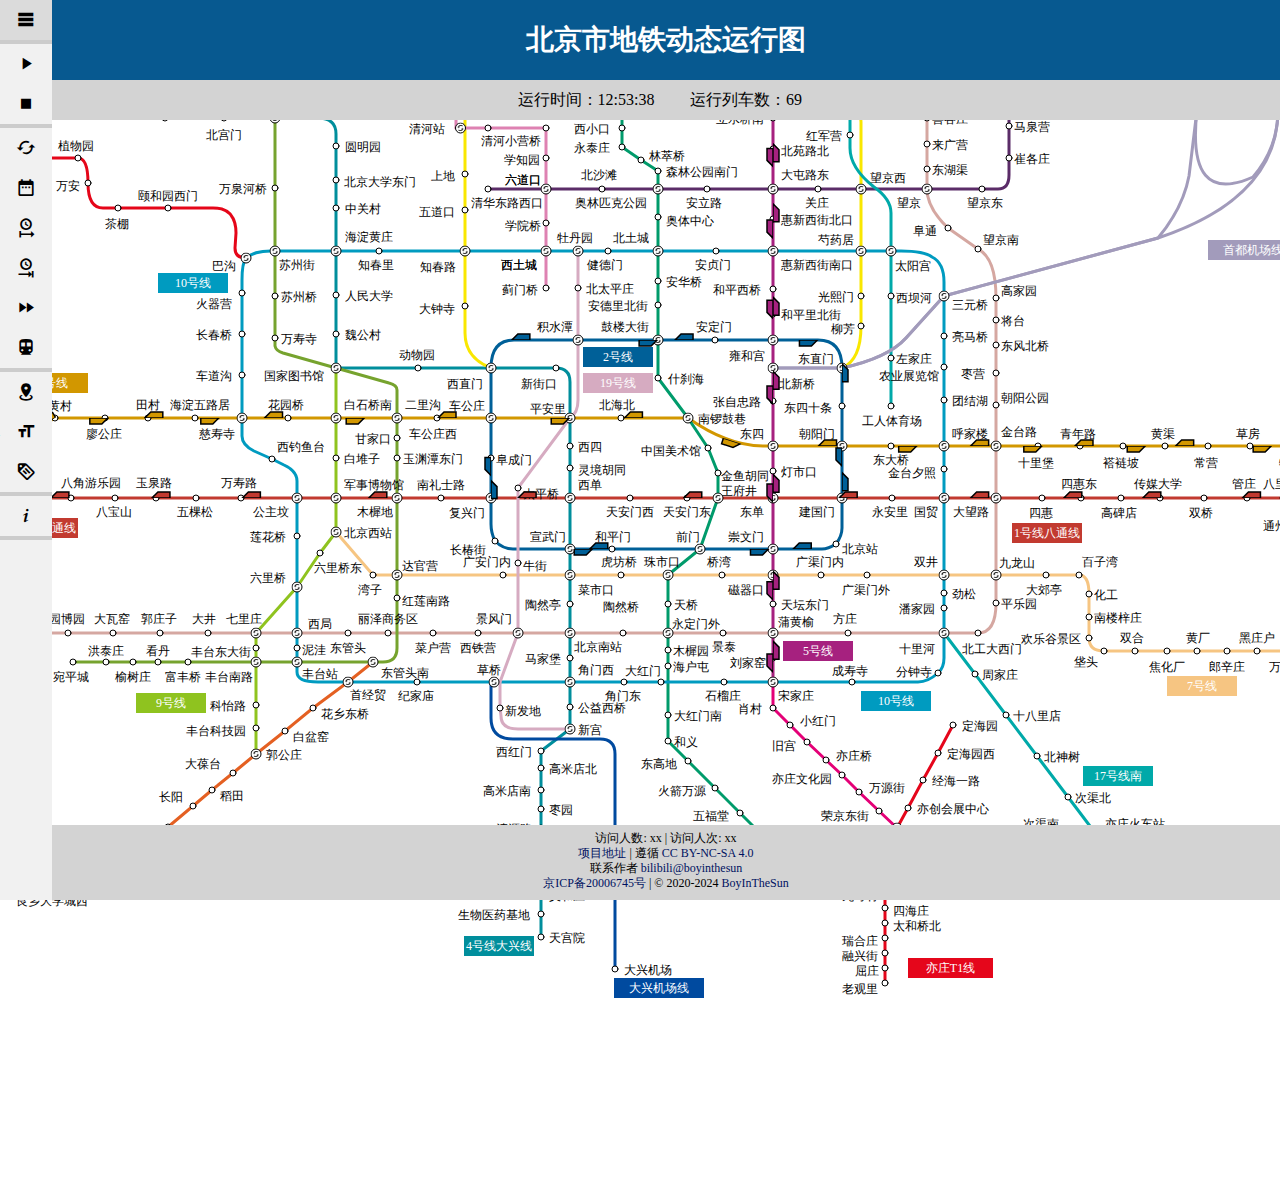
==== wwwroot/index.html @ f09ed3dd "update license" ====
<!doctype html>

<head>
    <meta name='viewport'
        content='width=device-width,initial-scale=1.0,maximum-scale=1.0,minimum=scale=1.0,user-scalable=no'>
    <meta http-equiv="Content-Type" content="text/html; charset=utf-8">
    <title>北京市地铁动态运行图</title>
    <link rel="stylesheet" type="text/css" href="static/font_in45mhonvqe/iconfont.css">
    <link rel="shortcut icon" href="favicon.png" type="image/x-icon">
</head>
<style>
    body {
        position: fixed;
        height: 100%;
        width: 100%;
    }

    svg text {
        user-select: none;
    }

    .inner {
        margin: 0 auto;
    }

    .sider-bar {
        height: 100%;
        width: 220px;
        position: fixed;
        z-index: 10;
        top: 0;
        left: 0;
        background-color: #f1f1f1;
        overflow-x: hidden;
        transition: 0.2s;
        /*padding-top: 30px;*/
        display: "none";
        user-select: none;
        /*隐藏滚动条 for firefox*/
        scrollbar-width: none !important;
    }

    .sider-bar::-webkit-scrollbar {
        /*隐藏滚动条 for others*/
        display: none !important
    }

    .side-iconfont {
        border: none;
        padding: 16px 10px;
    }

    .side-l {
        width: 100%;
        text-align: right;
        color: #000;
        border: none;
        padding: 8px 0px;
        text-decoration: none;
        display: inline-block;
        -webkit-transition-duration: 0.2s;
        transition-duration: 0.2s;
        cursor: pointer;
        text-decoration: none;
        -webkit-tap-highlight-color: rgba(0, 0, 0, 0);
        /*防止移动端点击后变蓝*/
    }

    .side-l:hover {
        background-color: #dbdbdb;
    }

    .side-l:focus {
        background-color: #dbdbdb;
    }

    .side-l i {
        padding-left: 16px;
        padding-right: 16px;
        width: 20px;
    }

    .side-1l {
        height: 24px;
        line-height: 24px;
        font-size: 20px;
    }

    .side-2l {
        /*height: 48px;*/
        height: 24px;
    }

    .side-2l1 {
        height: 24px;
        line-height: 24px;
        font-size: 20px;
    }

    .side-2l2 {
        margin-right: 52px;
        font-size: 14px;
        padding-top: 2px;
        line-height: 14px;
        height: 14px;
    }

    .side-2l2-text {
        display: flex;
        float: right;
        background-color: #d3d3d3;
        padding: 3px;
        border: 2px #4e4e4e dashed;
    }

    .side-2l:hover .side-2l2-text {
        border: 2px #4e4e4e solid;
    }

    .side-2l:active .side-2l2-text {
        background-color: #4e4e4e;
        color: #f1f1f1;
        border: 2px #4e4e4e solid;
    }

    .side-2l2-digits {
        float: left;
        width: 24px;
        text-align: center;
    }

    .side-2l2-colon {
        float: left;
        width: 8px;
        text-align: center;
    }

    .side-2l2-btn {
        display: flex;
        float: right;
        padding: 3px;
        margin-left: 5px;
        font-size: 14px;
    }

    .side-split {
        width: 100%;
        height: 4px;
        background-color: #cccccc;
    }

    .btn-selected {
        background-color: #4e4e4e;
        color: #f1f1f1;
        border: 2px #4e4e4e solid;
    }

    .btn-unselected {
        background-color: #d3d3d3;
        color: #000000;
        border: 2px #4e4e4e dashed;
    }

    .btn-unselected:hover {
        border: 2px #4e4e4e solid;
    }

    .btn-ok {
        background-color: #d3d3d3;
        color: #000000;
        border: 2px #d3d3d3 dashed;
    }

    .btn-ok:hover {
        border: 2px #4e4e4e solid;
    }

    .btn-ok:active {
        background-color: #4e4e4e;
        color: #f1f1f1;
        border: 2px #4e4e4e solid;
    }

    .overlay {
        position: fixed;
        z-index: 20;
        top: 0;
        left: 0;
        width: 100%;
        height: 100%;
        background-color: rgba(0, 0, 0, 0.5);
    }

    .popup-content {
        z-index: 21;
        user-select: none;
        position: absolute;
        top: 50%;
        left: 50%;
        transform: translate(-50%, -50%);
        width: 260px;
        height: 280px;
        background-color: white;
    }

    .popup-mask {
        position: fixed;
        z-index: 22;
        width: 100%;
        height: 192px;
        /*background: linear-gradient(to bottom, #c1c1c1 60px, #ffffff 84px, #ffffff 108px, #c1c1c1 132px);*/
        background: linear-gradient(to bottom, #c1c1c1 84px, #ffffff 84px, #ffffff 108px, #c1c1c1 108px);
    }

    .popup-grad-top {
        position: fixed;
        z-index: 22;
        width: 100%;
        height: 36px;
        background: linear-gradient(to bottom, #c1c1c1, #ffffff);
    }

    .popup-grad-bottom {
        position: fixed;
        z-index: 22;
        width: 100%;
        height: 36px;
        background: linear-gradient(to top, #c1c1c1, #ffffff);
        top: 156px;

    }

    .popup-time {
        position: fixed;
        z-index: 25;
    }

    .popup-digit {
        float: left;
        z-index: 24;
        overflow-x: hidden;
        overflow-y: scroll;
        height: 24px;
        top: 0;
        padding-top: 84px;
        padding-bottom: 84px;
        scroll-margin: 84px;
        /*scroll-snap-type: y mandatory;*/
        /*scroll-behavior: smooth;*/
        /*隐藏滚动条 for firefox*/
        scrollbar-width: none !important;
    }

    .popup-digit::-webkit-scrollbar {
        /*隐藏滚动条 for others*/
        display: none !important
    }

    .popup-digit div {
        height: 24px;
        line-height: 24px;
        width: 80px;
        font-size: 18px;
        text-align: center;
    }

    .popup-colon {
        float: left;
        z-index: 25;
        width: 10px;
        height: 24px;
        line-height: 24px;
        font-size: 18px;
        text-align: center;
        padding-top: 84px;
    }

    .popup-speed-text {
        position: fixed;
        z-index: 25;
        top: 84px;
        height: 24px;
        line-height: 24px;
        font-size: 18px;
        width: 160px;
        text-align: center;
    }

    .popup-speed {
        position: fixed;
        float: left;
        z-index: 25;
        overflow-x: hidden;
        overflow-y: scroll;
        height: 24px;
        top: 0;
        padding-top: 84px;
        padding-bottom: 84px;
        scroll-margin: 84px;
        /*scroll-snap-type: y mandatory;*/
        /*scroll-behavior: smooth;*/
        /*隐藏滚动条 for firefox*/
        scrollbar-width: none !important;
    }

    .popup-speed::-webkit-scrollbar {
        /*隐藏滚动条 for others*/
        display: none !important
    }

    .popup-speed div {
        height: 24px;
        line-height: 24px;
        padding-left: 160px;
        width: 100px;
        font-size: 18px;
    }

    .popup-speed input {
        outline: none;
        height: 24px;
        width: 96px;
        box-sizing: border-box;
        line-height: 24px;
        font-size: 18px;
        padding: 0;
        margin: 0;
        background-color: #ffffff00;
        color: #000000;
        border: 2px #d3d3d3 dotted;
        padding-block: 0px;
        padding-inline: 0px;
        display: block;
    }

    .popup-speed input:focus {
        border: 2px #d3d3d3 solid;
    }


    .popup-lines {
        position: fixed;
        float: left;
        z-index: 25;
        overflow-x: hidden;
        overflow-y: scroll;
        height: 144px;
        width: 100%;
        top: 0;
        padding-top: 24px;
        padding-bottom: 24px;
        scroll-margin: 84px;
        /*scroll-snap-type: y mandatory;*/
        /*scroll-behavior: smooth;*/
        /*隐藏滚动条 for firefox*/
        scrollbar-width: none !important;
    }

    .popup-lines::-webkit-scrollbar {
        /*隐藏滚动条 for others*/
        display: none !important
    }

    .popup-line {
        width: 100%;
        height: 48px;
    }

    .popup-linename {
        position: absolute;
        width: 90px;
        left: 20px;
        margin-top: 2px;
        text-align: center;
    }

    .popup-direct-1 {
        position: absolute;
        left: 120px;
        width: 120px;
        margin-top: 2px;
        padding-left: 5px;
    }

    .popup-direct-2 {
        position: absolute;
        left: 120px;
        width: 120px;
        margin-top: 26px;
        padding-left: 5px;
    }

    .popup-line div {
        box-sizing: border-box;
        background-color: #d3d3d3;
        border: 2px #d3d3d3 solid;
        color: #000000;
        font-size: 14px;
        line-height: 16px;
        height: 20px;
    }

    .popup-line div:active {
        border: 2px #4e4e4e solid;
    }

    .popup-presets {
        position: fixed;
        padding-top: 192px;
        width: 100%;
        z-index: 23;
    }

    .popup-presets .inner {
        width: 210px;
    }

    .popup-ok {
        position: fixed;
        z-index: 21;
        margin-top: 238px;
        width: 256px;
        text-align: center;
        font-size: 22px;
        height: 40px;
        line-height: 40px;
    }

    .popup-btn {
        float: left;
        margin: 10px 10px;
        height: 22px;
        line-height: 22px;
        width: 46px;
        text-align: center;
        font-size: 16px;
    }

    .popup-info {
        position: fixed;
        height: 24px;
        line-height: 24px;
        font-size: 14px;
        top: -24px;
        width: 100%;
        background-color: #c1c1c1;
        text-align: center;
    }



    #div_svg {
        position: absolute;
        background-color: white;
        transform-origin: top left;
    }

    #div_svg_parent {
        position: absolute;
        top: 0px;
        left: 0px;
        width: 100%;
        height: 100%;
    }

    #header {
        user-select: none;
        position: fixed;
        top: 0;
        z-index: 5;
        height: 120px;
        width: calc(100% - 52px);
        left: 52px;
    }

    #title {
        height: 80px;
        width: 100%;
        background-color: #075990;
    }

    #title h1 {
        margin: 0;
        font-size: 28px;
        line-height: 80px;
    }

    #subtitle {
        position: fixed;
        top: 80px;
        width: calc(100% - 52px);
        height: 40px;
        background-color: #d3d3d3;
        display: flex;
        flex-direction: row;
        justify-content: center;
    }

    .subtitle-div {
        height: 40px;
        line-height: 40px;
        width: 160px;
        text-align: center;

    }

    #header h1 {
        text-align: center;
        color: #fff;
    }

    #footer {
        position: fixed;
        bottom: 0;
        z-index: 5;
        height: 70px;
        width: calc(100% - 52px);
        left: 52px;
        background-color: #d3d3d3;
        padding-top: 5px;
    }

    #footer div {
        text-align: center;
        font-size: 12px;
        height: 15px;
    }

    #footer a{
        text-decoration: none;
        color: inherit;
        color: #001261;
    }

    #time {
        position: relative;
        overflow: hidden;
        height: 30px;
        text-align: center;
    }
</style>

<body>
    <div class="sider-bar" id="sider-bar" style="left: -168px;">
        <div class="side-l side-1l" onclick="invert_siderbar()">
            <div>隐藏侧边栏<i class="iconfont icon-view-sequential"></i></div>
        </div>
        <div class="side-split"></div>
        <div class="side-l side-1l" onclick="start();">
            <div>开始运行<i class="iconfont icon-play"></i></div>
        </div>
        <div class="side-l side-1l" onclick="stop();">
            <div>停止运行<i class="iconfont icon-stop"></i></div>
        </div>
        <div class="side-split"></div>
        <div class="side-l side-1l" onclick="reset();open_siderbar();">
            <div>重置参数<i class="iconfont icon-cached"></i></div>
        </div>
        <div class="side-l side-2l" onclick="open_siderbar();">
            <div class="side-2l1">选择运行图<i class="iconfont icon-calendar-range"></i></div>
            <div class="side-2l2">
                <div class="side-2l2-btn btn-selected" id="btn_wd" onclick="set_wde('wd');">工作日</div>
                <div class="side-2l2-btn btn-unselected" id="btn_we" onclick="set_wde('we');">双休日</div>
            </div>
        </div>
        <div class="side-l side-2l" onclick="show_popup_time('Start');">
            <div class="side-2l1">开始时间<i class="iconfont icon-clock-start"></i></div>
            <div class="side-2l2">
                <div class="side-2l2-text">
                    <div class="side-2l2-digits" id="startHour">03</div>
                    <div class="side-2l2-colon">:</div>
                    <div class="side-2l2-digits" id="startMinute">00</div>
                    <div class="side-2l2-colon">:</div>
                    <div class="side-2l2-digits" id="startSecond">00</div>
                </div>
            </div>
        </div>
        <div class="side-l side-2l" onclick="show_popup_time('End');">
            <div class="side-2l1">结束时间<i class="iconfont icon-clock-end"></i></div>
            <div class="side-2l2">
                <div class="side-2l2-text">
                    <div class="side-2l2-digits" id="endHour">02</div>
                    <div class="side-2l2-colon">:</div>
                    <div class="side-2l2-digits" id="endMinute">59</div>
                    <div class="side-2l2-colon">:</div>
                    <div class="side-2l2-digits" id="endSecond">59</div>
                </div>
            </div>
        </div>
        <div class="side-l side-2l" onclick="show_popup_speed();">
            <div class="side-2l1">倍速播放<i class="iconfont icon-fast-forward"></i></div>
            <div class="side-2l2">
                <div class="side-2l2-text">当前速率 x<a id="speed">1</a></div>
            </div>
        </div>
        <div class="side-l side-2l" onclick="show_popup_lines();">
            <div class="side-2l1">选择线路<i class="iconfont icon-subway-variant"></i></div>
            <div class="side-2l2">
                <div class="side-2l2-text">已选&nbsp;<a id="countLines">?</a>&nbsp;线路&nbsp;<a
                        id="countDirect">?</a>&nbsp;方向</div>
            </div>
        </div>
        <div class="side-split"></div>
        <div class="side-l side-1l" onclick="reset_map();">
            <div>重置地图<i class="iconfont icon-map-marker-radius"></i></div>
        </div>
        <div class="side-l side-2l" onclick="open_siderbar();">
            <div class="side-2l1">列车大小<i class="iconfont icon-format-size"></i></div>
            <div class="side-2l2">
                <div class="side-2l2-btn btn-unselected" id="btn_size_l" onclick="set_size('l');">大</div>
                <div class="side-2l2-btn btn-selected" id="btn_size_m" onclick="set_size('m');">中</div>
                <div class="side-2l2-btn btn-unselected" id="btn_size_s" onclick="set_size('s');">小</div>
            </div>
        </div>
        <div class="side-l side-2l" onclick="open_siderbar();">
            <div class="side-2l1">隐藏图注<i class="iconfont icon-tag-text-outline"></i></div>
            <div class="side-2l2">
                <div class="side-2l2-btn btn-unselected" id="btn_linename" onclick="reverse_show_linename();">线名</div>
                <div class="side-2l2-btn btn-unselected" id="btn_stationname" onclick="reverse_show_stationname();">站名
                </div>
                <div class="side-2l2-btn btn-unselected" id="btn_station" onclick="reverse_show_station();">站点</div>
            </div>
        </div>
        <div class="side-split"></div>
        <div class="side-l side-1l" onclick="window.location.href = 'about.html';">关于 <i
                class="iconfont icon-information-variant"></i></div>
        <div class="side-split"></div>

    </div>


    <div id="div_svg_parent">
        <div id="div_svg" style="left: 0px; top: 0px; transform: scale(1)"></div>
    </div>

    <div id="header">
        <div id="title">
            <h1>北京市地铁动态运行图</h1>
        </div>
        <div id="subtitle">
            <div class="subtitle-div">运行时间：<a id="time">--:--:--</a></div>
            <div class="subtitle-div">运行列车数：<a id="count_train">?</a></div>
        </div>
    </div>

    <div id="footer">
        <div>访问人数: <span id="person_num">xx</span> | 访问人次: <span id="person_time">xx</span></div>
        <div><a target="_blank" href="https://github.com/BoyInTheSun/beijing-subway-routemap">项目地址</a> | 遵循 <a href="https://creativecommons.org/licenses/by-nc-sa/4.0/legalcode.en">CC BY-NC-SA 4.0</a></div>
        <div>联系作者 <a target="_blank" href="https://space.bilibili.com/185575427">bilibili@boyinthesun</a></div>
        <div><a target="_blank" href="https://beian.miit.gov.cn/">京ICP备20006745号</a> | © 2020-2024 <a target="_blank" href="https://www.boyinthesun.cn">BoyInTheSun</a></div>
    </div>

    <!--弹出框-->
    <div id="selectStartTime" style="display: none;">
        <div class="overlay"></div>
        <div class="popup-content">
            <div class="popup-mask"></div>
            <div class="popup-time">
                <div class="popup-digit" id="selectStartHour" goingto="0"></div>
                <div class="popup-colon">:</div>
                <div class="popup-digit" id="selectStartMinute" goingto="0"></div>
                <div class="popup-colon">:</div>
                <div class="popup-digit" id="selectStartSecond" goingto="0"></div>
            </div>
            <div class="popup-presets">
                <div class="inner">
                    <div class="popup-btn btn-unselected" onclick="select_start_time(this, 'begin');">最早</div>
                    <div class="popup-btn btn-unselected" onclick="select_start_time(this, 'now');">此刻</div>
                    <div class="popup-btn btn-unselected" onclick="select_start_time(this, 'rondom');">随机</div>
                </div>
            </div>
            <div class="popup-ok btn-ok" onclick="select_start_time(this, 'ok');">确定</div>
        </div>
    </div>

    <div id="selectEndTime" style="display: none;">
        <div class="overlay"></div>
        <div class="popup-content">
            <div class="popup-mask"></div>
            <div class="popup-time">
                <div class="popup-digit" id="selectEndHour" goingto="0"></div>
                <div class="popup-colon">:</div>
                <div class="popup-digit" id="selectEndMinute" goingto="0"></div>
                <div class="popup-colon">:</div>
                <div class="popup-digit" id="selectEndSecond" goingto="0"></div>
            </div>
            <div class="popup-presets">
                <div class="inner">
                    <div class="popup-btn btn-unselected" onclick="select_end_time(this, 'end');">最晚</div>
                    <div class="popup-btn btn-unselected" onclick="select_end_time(this, 'now');">此刻</div>
                    <div class="popup-btn btn-unselected" onclick="select_end_time(this, 'after');">顺延</div>
                </div>
            </div>
            <div class="popup-ok btn-ok" onclick="select_end_time(this, 'ok');">确定</div>
        </div>
    </div>

    <div id="selectLinesContent" style="display: none;">
        <div class="overlay"></div>
        <div class="popup-content">
            <div class="popup-info">更多线路正在整理，敬请期待</div>
            <div class="popup-grad-top"></div>
            <div class="popup-grad-bottom"></div>
            <div class="popup-lines" id="selectLines" goingto="0"></div>
            <div class="popup-presets">
                <div class="inner">
                    <div class="popup-btn btn-unselected" onclick="select_lines(this, 'all');">全选</div>
                    <div class="popup-btn btn-unselected" onclick="select_lines(this, 'invert');">反选</div>
                    <div class="popup-btn btn-unselected" onclick="select_lines(this, 'none');">全空</div>
                </div>
            </div>
            <div class="popup-ok btn-ok" onclick="select_lines(this, 'ok');">确定</div>
        </div>
    </div>

    <div id="selectSpeedContent" style="display: none;">
        <div class="overlay"></div>
        <div class="popup-content">
            <div class="popup-mask"></div>
            <div class="popup-speed-text">播放速率&nbsp;&nbsp;&nbsp;&nbsp;x</div>
            <div class="popup-speed" id="selectSpeed" goingto="0"></div>
            <div class="popup-presets">
                <div class="inner">
                    <div class="popup-btn btn-unselected" onclick="select_speed(this, '1');">现实</div>
                    <div class="popup-btn btn-unselected" onclick="select_speed(this, '60');">快速</div>
                    <div class="popup-btn btn-unselected" onclick="select_speed(this, 'other');">其他</div>
                </div>
            </div>
            <div class="popup-ok btn-ok" onclick="select_speed(this, 'ok');">确定</div>
        </div>
    </div>



    <script src="static/d3.v7.min.js"></script>
    <script src="static/svg.js"></script>
    <script src="static/main.js"></script>
    <script type="text/javascript">
        var wde = 'wd';
        set_time_now();
        write_secelt_time('Start');
        write_secelt_time('End');
        var speeds = [1, 2, 4, 8, 15, 30, 60, 120, 240];
        write_secelt_speed();
        var is_lines;
        write_secelt_lines();
        count_lines();
        //set_size('m');
        var is_hide_linename = false;
        var is_hide_stationname = false;
        var is_hide_station = false;

        //draw_map(window.is_hide_station, window.is_hide_linename, window.is_hide_stationname);
        start();
        svg_init_xy();



        //侧边栏展开与关闭
        function open_siderbar() {
            document.getElementById('sider-bar').style.left = '0px';
            for (let each of document.getElementsByClassName('side-2l'))
                each.style.height = '48px';
        }
        function close_siderbar() {
            document.getElementById('sider-bar').style.left = '-168px';
            for (let each of document.getElementsByClassName('side-2l'))
                each.style.height = '24px';
        }
        function invert_siderbar() {
            if (document.getElementById("sider-bar").style.left === '0px')
                close_siderbar();
            else
                open_siderbar();
        }
        function set_start_time() {
            start_hour = document.getElementById("startHour").innerText;
            start_minute = document.getElementById("startMinute").innerText;
            start_second = document.getElementById("startHour").innerText;
            end_hour = document.getElementById("endHour").innerText;
            end_minute = document.getElementById("endMinute").innerText;
            end_second = document.getElementById("endHour").innerText;
        }

        function to02d(i) {
            s = i.toString();
            if (s.length === 1) {
                s = '0' + s;
            }
            return s;
        }

        function set_wde(wde) {
            if (wde === 'wd') {
                window.wde = 'wd';
                document.getElementById('btn_wd').className = 'side-2l2-btn btn-selected';
                document.getElementById('btn_we').className = 'side-2l2-btn btn-unselected';
            }
            else if (wde === 'we') {
                window.wde = 'we';
                document.getElementById('btn_we').className = 'side-2l2-btn btn-selected';
                document.getElementById('btn_wd').className = 'side-2l2-btn btn-unselected';
            }
        }
        function set_size(size) {
            // TODO: 实时变化，改svg
            if (size === 'l') {
                window.train_size = 5;
                document.getElementById('btn_size_l').className = 'side-2l2-btn btn-selected';
                document.getElementById('btn_size_m').className = 'side-2l2-btn btn-unselected';
                document.getElementById('btn_size_s').className = 'side-2l2-btn btn-unselected';
            }
            else if (size === 'm') {
                window.train_size = 3;
                document.getElementById('btn_size_l').className = 'side-2l2-btn btn-unselected';
                document.getElementById('btn_size_m').className = 'side-2l2-btn btn-selected';
                document.getElementById('btn_size_s').className = 'side-2l2-btn btn-unselected';
            }
            else if (size === 's') {
                window.train_size = 2;
                document.getElementById('btn_size_l').className = 'side-2l2-btn btn-unselected';
                document.getElementById('btn_size_m').className = 'side-2l2-btn btn-unselected';
                document.getElementById('btn_size_s').className = 'side-2l2-btn btn-selected';
            }
            let t = train_size;
            //let points = `0,0 ${t * 3},0 ${t},${t * 2} -${t * 3},${t * 2} -${t * 3},0`;
            let points = `${t},0 ${t * 7},0 ${t * 5},${t * 2} ${t},${t * 2}`;
            window.xml_symbol = `<symbol id="train" X="-${t * 4}" refX="${t * 4}"><polygon class="train" points="${points}" stroke-width="${t / 2}" stroke="#000000" /></symbol>`;
            d3.select('#train').html(window.xml_symbol);
        }
        function reverse_show_linename() {
            window.is_hide_linename = !window.is_hide_linename;
            if (window.is_hide_linename) {
                document.getElementById('btn_linename').className = 'side-2l2-btn btn-selected';
                d3.select('#g_linenames').attr('display', 'none');
            }
            else {
                document.getElementById('btn_linename').className = 'side-2l2-btn btn-unselected';
                d3.select('#g_linenames').attr('display', '');
            }
        }
        function reverse_show_stationname() {
            window.is_hide_stationname = !window.is_hide_stationname;
            if (window.is_hide_stationname) {
                document.getElementById('btn_stationname').className = 'side-2l2-btn btn-selected';
                d3.select('#g_stationnames').attr('display', 'none');
            }
            else {
                document.getElementById('btn_stationname').className = 'side-2l2-btn btn-unselected';
                d3.select('#g_stationnames').attr('display', '');
            }
        }
        function reverse_show_station() {
            window.is_hide_station = !window.is_hide_station;
            if (window.is_hide_station) {
                document.getElementById('btn_station').className = 'side-2l2-btn btn-selected';
                d3.select('#g_stations').attr('display', 'none');
            }
            else {
                document.getElementById('btn_station').className = 'side-2l2-btn btn-unselected';
                d3.select('#g_stations').attr('display', '');
            }
        }

        function get_lines_most(most) {
            /*most is 'earliest' or 'latest'*/
            var line_most_wde = window.lines_most[most][window.wde];
            var most_time;
            for (line_name in window.is_lines) {
                for (direct in window.is_lines[line_name]) {
                    if (!window.is_lines[line_name][direct]) continue;
                    let temp = line_most_wde[line_name][direct];
                    if (!most_time || (most === 'earliest' && most_time > temp) || (most === 'latest' && most_time < temp)) most_time = temp;
                }
            }
            if (!most_time) {
                if (most === 'earliest') most_time = 3 * 60;
                else if (most === 'latest') most_time = 2 * 60 + 59 + 59 / 60;
            }
            return most_time;
        }
        function set_time_most() {
            /*已废弃*/
            let [start_hour, start_minute, start_second] = time2h_m_s(get_lines_most('earliest'));
            document.getElementById('startHour').innerText = to02d(start_hour);
            document.getElementById('startMinute').innerText = to02d(start_minute);
            document.getElementById('startSecond').innerText = to02d(start_second);
            let [end_hour, end_minute, end_second] = time2h_m_s(get_lines_most('latest'));
            document.getElementById('endHour').innerText = to02d(end_hour);
            document.getElementById('endMinute').innerText = to02d(end_minute);
            document.getElementById('endSecond').innerText = to02d(end_second);
        }
        function set_time_now() {
            var time_now = new Date();
            document.getElementById('startHour').innerText = to02d(time_now.getHours());
            document.getElementById('startMinute').innerText = to02d(time_now.getMinutes());
            document.getElementById('startSecond').innerText = to02d(time_now.getSeconds());
            if (time_now.getHours() == 2) {
                document.getElementById('endHour').innerText = '02';
                document.getElementById('endMinute').innerText = '59';
                document.getElementById('endSecond').innerText = '59';
            }
            else {
                document.getElementById('endHour').innerText = to02d((time_now.getHours() + 1) % 24);
                document.getElementById('endMinute').innerText = to02d(time_now.getMinutes());
                document.getElementById('endSecond').innerText = to02d(time_now.getSeconds());
            }
        }
        function set_time_after_if_before() {
            var start_hour = parseInt(document.getElementById('startHour').innerText);
            if (start_hour <= 2) start_hour += 24;
            var start_minute = parseInt(document.getElementById('startMinute').innerText);
            var start_second = parseInt(document.getElementById('startSecond').innerText);
            var end_hour = parseInt(document.getElementById('endHour').innerText);
            if (end_hour <= 2) end_hour += 24;
            var end_minute = parseInt(document.getElementById('endMinute').innerText);
            var end_second = parseInt(document.getElementById('endSecond').innerText);
            if (start_hour == 2 + 24) {
                document.getElementById('endHour').innerText = '02';
                document.getElementById('endMinute').innerText = '59';
                document.getElementById('endSecond').innerText = '59';
            }
            else if (end_hour * 60 * 60 + end_minute * 60 + end_second <= start_hour * 60 * 60 + start_minute * 60 + start_second) {
                document.getElementById('endHour').innerText = to02d((start_hour + 1) % 24);
                document.getElementById('endMinute').innerText = to02d(start_minute);
                document.getElementById('endSecond').innerText = to02d(start_second);
            }
        }
        function reset() {
            set_wde('wd');
            set_time_now();
            for (line_name in window.is_lines) {
                for (direct in window.is_lines[line_name]) {
                    window.is_lines[line_name][direct] = true;
                }
            }
            document.getElementById('speed').innerText = 1;
            for (btn of document.getElementsByClassName('popup-btn')) {
                btn.className = 'popup-btn btn-unselected';
            }
            count_lines();
        }
        function reset_map() {
            set_size('m');
            window.is_hide_linename = false;
            window.is_hide_stationname = false;
            window.is_hide_station = false;
            d3.select('#g_stations').attr('display', '');
            d3.select('#g_linenames').attr('display', '');
            d3.select('#g_stationnames').attr('display', '');
            document.getElementById('btn_linename').className = 'side-2l2-btn btn-unselected';
            document.getElementById('btn_stationname').className = 'side-2l2-btn btn-unselected';
            document.getElementById('btn_station').className = 'side-2l2-btn btn-unselected';
            svg_init_xy();
        }
        /* 弹出框相关函数 */
        function write_secelt_time(time_type) {
            div_hour = document.getElementById('select' + time_type + 'Hour');
            div_minute = document.getElementById('select' + time_type + 'Minute');
            div_second = document.getElementById('select' + time_type + 'Second');
            var temp = '';
            for (let i = 3; i <= 26; i++) {
                let j = to02d(i % 24);
                temp += '<div>' + j + '</div>';
            }
            div_hour.innerHTML = temp;
            var temp = '';
            for (let i = 0; i <= 59; i++) {
                let j = to02d(i);
                if (j.length === 1) {
                    j = '0' + j;
                }
                temp += '<div>' + j + '</div>';
            }
            div_minute.innerHTML = temp;
            div_second.innerHTML = temp;
        }
        function write_secelt_speed() {
            var div_speed = document.getElementById('selectSpeed');
            var temp = '';
            for (speed of window.speeds) {
                temp += '<div>' + speed + '</div>';
            }
            temp += '<div><input type="text" placeholder="其他请输入" id="other_speed"></input></div>';
            div_speed.innerHTML = temp;
        }
        function write_secelt_lines() {
            window.is_lines = new Object();
            var sche;
            sche = window.sche_wde[window.wde];
            var temp = '';
            for (line_name in sche) {
                window.is_lines[line_name] = new Object();
                temp += '<div class="popup-line"><div class="popup-linename" onclick="invert_line(\'' + line_name + '\', null)" style="background-color: ' + line_colors[line_name] + '; color: #ffffff">' + line_name + '</div>';
                let direct_index = 0;
                for (direct in sche[line_name]) {
                    window.is_lines[line_name][direct] = true;
                    direct_index += 1;
                    temp += '<div class="popup-direct-' + direct_index + '" onclick="invert_line(\'' + line_name + '\', \'' + direct + '\')" style="background-color: ' + line_colors[line_name] + '; color: #ffffff">' + direct + '</div>';
                }
                temp += '</div>';
            }
            document.getElementById('selectLines').innerHTML = temp;
        }

        function show_popup_time(time_type) {
            document.getElementById('select' + time_type + 'Time').style.display = '';
            var div_hour = document.getElementById('select' + time_type + 'Hour');
            var div_minute = document.getElementById('select' + time_type + 'Minute');
            var div_second = document.getElementById('select' + time_type + 'Second');

            set_scroll_opacity_by_div(div_hour);
            var target_hour = parseInt(document.getElementById(time_type.toLowerCase() + 'Hour').innerText);
            scroll_jump_to_y((target_hour - 3 + 24) % 24 * 24, div_hour);

            set_scroll_opacity_by_div(div_minute);
            var target_minute = parseInt(document.getElementById(time_type.toLowerCase() + 'Minute').innerText);
            scroll_jump_to_y(target_minute * 24, div_minute);

            set_scroll_opacity_by_div(div_second);
            var target_second = parseInt(document.getElementById(time_type.toLowerCase() + 'Second').innerText);
            scroll_jump_to_y(target_second * 24, div_second);
        }
        function show_popup_speed() {
            document.getElementById('selectSpeedContent').style.display = '';
            var div_speed = document.getElementById('selectSpeed');
            set_scroll_opacity_by_div(div_speed);
            var target_speed = parseFloat(document.getElementById('speed').innerText);
            var index = window.speeds.indexOf(target_speed);
            if (index === -1) {
                document.getElementById('other_speed').value = target_speed;
                scroll_jump_to_y(window.speeds.length * 24, div_speed);
            }
            else {
                document.getElementById('other_speed').value = null;
                scroll_jump_to_y(index * 24, div_speed);
            }
        }


        function show_popup_lines() {
            document.getElementById('selectLinesContent').style.display = null;
            refresh_lines();
        }

        function ban_event(event) {
            event.preventDefault();
        }
        function scroll_jump_to_y(y, scroll_div) {
            scroll_div.setAttribute('goingto', y);
            scroll_div.scrollTop = y;
        }

        function scroll_to_y(y, scroll_div) {
            /*按钮重置*/
            btns = document.getElementsByClassName('popup-btn');
            for (btn of btns) {
                btn.className = 'popup-btn btn-unselected';
            }
            /*y合法化*/
            if (y < 0) { y = 0; }
            /*if (y > scroll_div.scrollTopMax) y = scroll_div.scrollTopMax;*/
            else if (y > scroll_div.scrollHeight - 192) { y = scroll_div.scrollHeight - 192; }
            scroll_div.setAttribute('goingto', y);

            var up_or_down = 1; //up
            if (scroll_div.scrollTop > y) {
                up_or_down = -1; //down
            }
            const step = () => {
                const c = scroll_div.scrollTop;
                //console.log(y, c, scroll_div.scrollHeight - 192, c + (y - c) / 8, up_or_down * (y - c));
                if (y == parseInt(scroll_div.getAttribute('goingto'))) {
                    if (up_or_down * (y - c) > 8) {
                        window.requestAnimationFrame(step);
                        scroll_div.scrollTo(0, c + (y - c) / 8);
                    }
                    else if (up_or_down * (y - c) > 1) {
                        window.requestAnimationFrame(step);
                        scroll_div.scrollTo(0, c + up_or_down);
                    }
                    else {
                        scroll_div.scrollTo(0, y);
                    }
                }
            }
            step();
        }
        function set_scroll_y_on_wheel(event) {
            var scroll_div = event.target;
            while (scroll_div.children.length <= 1) scroll_div = scroll_div.parentElement;
            scroll_to_y(parseInt(scroll_div.getAttribute('goingto')) - event.wheelDeltaY / 5 * 3, scroll_div);
        }
        function set_scroll_y_on_down(event) {
            /*down*/
            var mouse_y_now;
            var mouse_y_step = 0;
            if (event.changedTouches && event.changedTouches[0]) {
                mouse_y_now = event.changedTouches[0].clientY;
            }
            else {
                mouse_y_now = event.clientY;
            }
            var scroll_div = event.target;
            while (scroll_div.children.length <= 1) {
                scroll_div = scroll_div.parentElement;
            }
            const mouse_y_start = mouse_y_now;
            const scroll_y_start = scroll_div.scrollTop;
            function move(event) {
                /*move*/
                if (event.changedTouches && event.changedTouches[0]) {
                    mouse_y_temp = event.changedTouches[0].clientY;
                }
                else {
                    mouse_y_temp = event.clientY;
                }
                mouse_y_step = mouse_y_temp - mouse_y_now;
                mouse_y_now = mouse_y_temp;
                scroll_div.scrollTop = scroll_y_start - mouse_y_now + mouse_y_start;
            }
            function stop(event) {
                /*up*/
                if (event.changedTouches && event.changedTouches[0]) {
                    mouse_y_now = event.changedTouches[0].clientY;
                }
                else {
                    mouse_y_now = event.clientY;
                }
                if (Math.abs(mouse_y_now - mouse_y_start) <= 12) {
                    /*仅点击，跳转*/
                    var y_parent = scroll_div.getBoundingClientRect().top;
                    scroll_to_y(Math.round((scroll_div.scrollTop / 24) - Math.ceil((y_parent - mouse_y_start + 84) / 24)) * 24, scroll_div);
                }
                else {
                    /*拖拽滚动*/
                    if (mouse_y_step) {
                        /*惯性滑动*/
                        scroll_to_y(Math.round((scroll_div.scrollTop - mouse_y_step * 8) / 24) * 24, scroll_div);
                    }
                    else {
                        /*吸附，似乎这里并不会被执行*/
                        scroll_to_y(Math.round(scroll_div.scrollTop / 24) * 24, scroll_div);
                    }
                }
                document.removeEventListener('mousemove', move);
                document.removeEventListener('touchmove', move);
                document.removeEventListener('mouseup', stop);
                document.removeEventListener('touchend', stop);
            }
            document.addEventListener('mousemove', move);
            document.addEventListener('touchmove', move);
            document.addEventListener('mouseup', stop);
            document.addEventListener('touchend', stop);
        }
        function set_scroll_opacity_by_div(scroll_div) {
            var scroll_items = scroll_div.getElementsByTagName('div');
            var y_parent = scroll_div.getBoundingClientRect().top;
            for (scroll_item of scroll_items) {
                var y = scroll_item.getBoundingClientRect().top - y_parent;
                if (y <= -12) {
                    scroll_item.style.opacity = 0;
                }
                else if (y < 72) {
                    scroll_item.style.opacity = (y + 12) / 96;
                }
                else if (y < 96) {
                    scroll_item.style.opacity = 1;
                }
                else if (y < 180) {
                    scroll_item.style.opacity = 1 - (y - 96) / 96;
                }
                else {
                    scroll_item.style.opacity = 0;
                }
            }

        }
        function set_scroll_opacity_by_event(event) {
            var scroll_div = event.target;
            set_scroll_opacity_by_div(scroll_div);
        }

        var scroll_divs = Array();
        for (each of document.getElementsByClassName("popup-digit")) {
            scroll_divs.push(each);
        }
        for (each of document.getElementsByClassName("popup-speed")) {
            scroll_divs.push(each);
        }

        for (scroll_div of scroll_divs) {
            scroll_div.addEventListener('wheel', ban_event);
            scroll_div.addEventListener('wheel', set_scroll_y_on_wheel);
            scroll_div.addEventListener('mousedown', set_scroll_y_on_down);
            scroll_div.addEventListener('touchstart', set_scroll_y_on_down);
            scroll_div.addEventListener('scroll', set_scroll_opacity_by_event);
            var scroll_items = scroll_div.getElementsByTagName('div');
            for (scroll_item of scroll_items) {
                scroll_item.addEventListener('wheel', ban_event);
                //scroll_item.addEventListener('mousedown', set_scroll_y_on_down);
                //scroll_item.addEventListener('touchstart', set_scroll_y_on_down);
                //scroll_item.addEventListener('touchstart', ban_event);
                scroll_item.addEventListener('touchmove', ban_event);
                //scroll_item.addEventListener('touchend', ban_event);
            }
        }

        function select_time(this_btn, div_hour, div_minute, div_second, action) {
            var target_hour = 0;
            var target_minute = 0;
            var target_second = 0;
            if (action === 'now') {
                var time_now = new Date();
                target_hour = time_now.getHours();
                target_minute = time_now.getMinutes();
                target_second = time_now.getSeconds();
            }
            else if (action === 'rondom') {
                target_hour = Math.floor(Math.random() * 24);
                target_minute = Math.floor(Math.random() * 60);
                target_second = Math.floor(Math.random() * 60);
            }
            else if (action === 'after') {
                target_hour = (parseInt(document.getElementById('startHour').innerText) + 1) % 24;
                target_minute = parseInt(document.getElementById('startMinute').innerText);
                target_second = parseInt(document.getElementById('startSecond').innerText);
            }
            else if (action === 'begin') {
                [target_hour, target_minute, target_second] = time2h_m_s(get_lines_most('earliest'));
            }
            else if (action === 'end') {
                [target_hour, target_minute, target_second] = time2h_m_s(get_lines_most('latest'));
            }

            scroll_to_y((target_hour - 3 + 24) % 24 * 24, div_hour);
            scroll_to_y(target_minute * 24, div_minute);
            scroll_to_y(target_second * 24, div_second);

            this_btn.className = 'popup-btn btn-selected';
        }
        function select_start_time(this_btn, action) {
            var div_hour = document.getElementById('selectStartHour');
            var div_minute = document.getElementById('selectStartMinute');
            var div_second = document.getElementById('selectStartSecond');
            if (action === 'ok') {
                /*
                var selected_hour = (Math.round(div_hour.scrollTop / 24) + 3) % 24;
                var selected_minute = Math.round(div_minute.scrollTop / 24);
                var selected_second = Math.round(div_second.scrollTop / 24);
                */
                var selected_hour = (Math.round(div_hour.getAttribute('goingto') / 24) + 3) % 24;
                var selected_minute = Math.round(div_minute.getAttribute('goingto') / 24);
                var selected_second = Math.round(div_second.getAttribute('goingto') / 24);
                document.getElementById('startHour').innerText = to02d(selected_hour);
                document.getElementById('startMinute').innerText = to02d(selected_minute);
                document.getElementById('startSecond').innerText = to02d(selected_second);
                document.getElementById('selectStartTime').style.display = 'none';
            }
            else {
                select_time(this_btn, div_hour, div_minute, div_second, action);
            }
        }
        function select_end_time(this_btn, action) {
            var div_hour = document.getElementById('selectEndHour');
            var div_minute = document.getElementById('selectEndMinute');
            var div_second = document.getElementById('selectEndSecond');
            if (action === 'ok') {
                /*
                var selected_hour = (Math.round(div_hour.scrollTop / 24) + 3) % 24;
                var selected_minute = Math.round(div_minute.scrollTop / 24);
                var selected_second = Math.round(div_second.scrollTop / 24);
                */
                var selected_hour = (Math.round(div_hour.getAttribute('goingto') / 24) + 3) % 24;
                var selected_minute = Math.round(div_minute.getAttribute('goingto') / 24);
                var selected_second = Math.round(div_second.getAttribute('goingto') / 24);
                document.getElementById('endHour').innerText = to02d(selected_hour);
                document.getElementById('endMinute').innerText = to02d(selected_minute);
                document.getElementById('endSecond').innerText = to02d(selected_second);
                document.getElementById('selectEndTime').style.display = 'none';
            }
            else {
                select_time(this_btn, div_hour, div_minute, div_second, action);
            }
        }
        function select_speed(this_btn, action) {
            var div_speed = document.getElementById('selectSpeed');
            if (action === 'ok') {
                var index_speed = Math.round(div_speed.getAttribute('goingto') / 24);
                if (index_speed < window.speeds.length) {
                    document.getElementById('speed').innerText = window.speeds[index_speed];
                }
                else if (!isNaN(parseFloat(document.getElementById('other_speed').value))) {
                    let speed = parseFloat(document.getElementById('other_speed').value);
                    if (speed > 3600) speed = 3600;
                    else if (speed < 0.0001) speed = 0.0001;
                    document.getElementById('speed').innerText = speed;
                }
                else {
                    document.getElementById('speed').innerText = '1';
                }
                document.getElementById('selectSpeedContent').style.display = 'none';
            }
            else {
                if (action === 'other') {
                    scroll_to_y(window.speeds.length * 24, div_speed);
                }
                else {
                    var speed = parseInt(action);
                    var index_speed = window.speeds.indexOf(speed);
                    scroll_to_y(index_speed * 24, div_speed);
                }
                this_btn.className = 'popup-btn btn-selected';
            }
        }


        function scroll_lines_to_y(y) {
            var scroll_lines_div = document.getElementById('selectLines');
            /*y合法化*/
            if (y < 0) { y = 0; }
            else if (y > scroll_lines_div.scrollHeight - 192) { y = scroll_lines_div.scrollHeight - 192; }
            scroll_lines_div.setAttribute('goingto', y);

            var up_or_down = 1; //up
            if (scroll_lines_div.scrollTop > y) {
                up_or_down = -1; //down
            }
            const step = () => {
                const c = scroll_lines_div.scrollTop;
                //console.log(y, c, scroll_lines_div.scrollHeight - 192, c + (y - c) / 8, up_or_down * (y - c));
                if (y == parseInt(scroll_lines_div.getAttribute('goingto'))) {
                    if (up_or_down * (y - c) > 8) {
                        window.requestAnimationFrame(step);
                        scroll_lines_div.scrollTo(0, c + (y - c) / 8);
                    }
                    else if (up_or_down * (y - c) > 1) {
                        window.requestAnimationFrame(step);
                        scroll_lines_div.scrollTo(0, c + up_or_down);
                    }
                    else {
                        scroll_lines_div.scrollTo(0, y);
                    }
                }
            }
            step();
        }
        function set_scroll_lines_y_on_wheel(event) {
            var scroll_lines_div = document.getElementById('selectLines');
            scroll_lines_to_y(parseInt(scroll_lines_div.getAttribute('goingto')) - event.wheelDeltaY / 5 * 3);
        }
        function set_scroll_lines_y_on_down(event) {
            /*down*/
            var mouse_y_now;
            var mouse_y_step = 0;
            if (event.changedTouches && event.changedTouches[0]) {
                mouse_y_now = event.changedTouches[0].clientY;
            }
            else {
                mouse_y_now = event.clientY;
            }
            var scroll_lines_div = document.getElementById('selectLines');
            while (scroll_lines_div.children.length <= 1) {
                scroll_lines_div = scroll_lines_div.parentElement;
            }
            const mouse_y_start = mouse_y_now;
            const scroll_lines_y_start = scroll_lines_div.scrollTop;
            //console.log(event.target, mouse_y_now, scroll_lines_y_start);

            function move(event) {
                /*move*/
                if (event.changedTouches && event.changedTouches[0]) {
                    mouse_y_temp = event.changedTouches[0].clientY;
                }
                else {
                    mouse_y_temp = event.clientY;
                }
                mouse_y_step = mouse_y_temp - mouse_y_now;
                mouse_y_now = mouse_y_temp;
                scroll_lines_div.scrollTop = scroll_lines_y_start - mouse_y_now + mouse_y_start;
            }
            function stop(event) {
                /*up*/
                if (event.changedTouches && event.changedTouches[0]) {
                    mouse_y_now = event.changedTouches[0].clientY;
                }
                else {
                    mouse_y_now = event.clientY;
                }

                if (Math.abs(mouse_y_now - mouse_y_start) <= 12) {
                    /*仅点击*/
                    var y_parent = scroll_lines_div.getBoundingClientRect().top;
                    if (y_parent - mouse_y_start > -24) {
                        scroll_lines_to_y(scroll_lines_div.scrollTop - 96);
                    }
                    if (y_parent - mouse_y_start + 192 < 24) {
                        scroll_lines_to_y(scroll_lines_div.scrollTop + 96);
                    }
                }
                else {
                    /*拖拽滚动*/
                    if (mouse_y_step) {
                        /*惯性滑动*/
                        scroll_lines_to_y(Math.round((scroll_lines_div.scrollTop - mouse_y_step * 8) / 24) * 24);
                    }
                    else {
                        /*吸附，似乎这里并不会被执行*/
                        scroll_lines_to_y(Math.round(scroll_lines_div.scrollTop / 24) * 24);
                    }
                }
                document.removeEventListener('mousemove', move);
                document.removeEventListener('touchmove', move);
                document.removeEventListener('mouseup', stop);
                document.removeEventListener('touchend', stop);
            }
            document.addEventListener('mousemove', move);
            document.addEventListener('touchmove', move);
            document.addEventListener('mouseup', stop);
            document.addEventListener('touchend', stop);
        }
        function set_scroll_lines_opacity_by_div(scroll_lines_div) {
            var y_parent = scroll_lines_div.getBoundingClientRect().top;
            for (scroll_lines_items of scroll_lines_div.getElementsByClassName('popup-line')) {
                for (scroll_lines_item of scroll_lines_items.childNodes) {
                    var y = scroll_lines_item.getBoundingClientRect().top - y_parent;
                    if (y <= -12) {
                        scroll_lines_item.style.opacity = 0;
                    }
                    else if (y < 12) {
                        scroll_lines_item.style.opacity = (y + 12) / 24;
                    }
                    else if (y < 156) {
                        scroll_lines_item.style.opacity = 1;
                    }
                    else if (y < 180) {
                        scroll_lines_item.style.opacity = 1 - (y - 156) / 24;
                    }
                    else {
                        scroll_lines_item.style.opacity = 0;
                    }
                }
            }

        }
        function set_scroll_lines_opacity_by_event(event) {
            var scroll_lines_div = event.target;
            set_scroll_lines_opacity_by_div(scroll_lines_div);
        }

        var scroll_lines_div = document.getElementById('selectLines');
        scroll_lines_div.addEventListener('wheel', ban_event);
        scroll_lines_div.addEventListener('wheel', set_scroll_lines_y_on_wheel);
        scroll_lines_div.addEventListener('mousedown', set_scroll_lines_y_on_down);
        scroll_lines_div.addEventListener('touchstart', set_scroll_lines_y_on_down);
        scroll_lines_div.addEventListener('touchmove', ban_event);
        scroll_lines_div.addEventListener('scroll', set_scroll_lines_opacity_by_event);
        var scroll_lines_items = scroll_lines_div.getElementsByClassName('popup-line');
        for (scroll_lines_item of scroll_lines_items) {
            scroll_lines_item.addEventListener('wheel', ban_event);
            //scroll_lines_item.addEventListener('mousedown', set_scroll_lines_y_on_down);
            //scroll_lines_item.addEventListener('touchstart', set_scroll_lines_y_on_down);
            //scroll_lines_item.addEventListener('touchstart', ban_event);
            scroll_lines_item.addEventListener('touchmove', ban_event);
            //scroll_lines_item.addEventListener('touchend', ban_event);
        }

        function count_lines() {
            var num_lines = 0;
            var num_direct = 0;
            for (line_name in window.is_lines) {
                let t = false;
                for (direct in window.is_lines[line_name]) {
                    if (window.is_lines[line_name][direct]) {
                        num_direct++;
                        t = true;
                    }
                }
                if (t) {
                    num_lines++;
                }
            }
            document.getElementById('countDirect').innerText = num_direct;
            document.getElementById('countLines').innerText = num_lines;
        }
        function refresh_lines() {
            /*按钮重置*/
            btns = document.getElementsByClassName('popup-btn');
            for (btn of btns) {
                btn.className = 'popup-btn btn-unselected';
            }
            var div_lines = document.getElementById('selectLines');
            set_scroll_lines_opacity_by_div(div_lines);
            for (let i = 0; i < Object.keys(window.is_lines).length; i++) {
                var line_name = Object.keys(window.is_lines)[i];
                var t = false;
                for (let j = 0; j < Object.keys(window.is_lines[line_name]).length; j++) {
                    var direct = Object.keys(window.is_lines[line_name])[j];
                    if (window.is_lines[line_name][direct]) {
                        t = true;
                        //div_lines.childNodes[i].childNodes[j + 1].style = 'background-color: ' + line_colors[line_name] + '; color: #ffffff;';
                        div_lines.childNodes[i].childNodes[j + 1].style['background-color'] = line_colors[line_name];
                        div_lines.childNodes[i].childNodes[j + 1].style['color'] = '#ffffff';
                    }
                    else {
                        div_lines.childNodes[i].childNodes[j + 1].style['background-color'] = null;
                        div_lines.childNodes[i].childNodes[j + 1].style['color'] = null;
                    }
                }
                if (t) {
                    div_lines.childNodes[i].childNodes[0].style['background-color'] = line_colors[line_name];
                    div_lines.childNodes[i].childNodes[0].style['color'] = '#ffffff';
                }
                else {
                    div_lines.childNodes[i].childNodes[0].style['background-color'] = null;
                    div_lines.childNodes[i].childNodes[0].style['color'] = null;
                }
            }
        }
        function invert_line(line_name, direct) {
            if (direct) {
                window.is_lines[line_name][direct] = !window.is_lines[line_name][direct];
            }
            else {
                let ts = Object.values(window.is_lines[line_name]);
                let t = ts[0] || ts[1];
                for (each_direct in window.is_lines[line_name]) {
                    window.is_lines[line_name][each_direct] = !t;
                }
            }
            refresh_lines();
        }
        function select_lines(this_btn, action) {
            if (action === 'ok') {
                document.getElementById('selectLinesContent').style = 'display: none;';
                count_lines();
                return;
            }
            else if (action === 'all') {
                for (line_name in window.is_lines) {
                    for (direct in window.is_lines[line_name]) {
                        window.is_lines[line_name][direct] = true;
                    }
                }
            }
            else if (action === 'invert') {
                for (line_name in window.is_lines) {
                    for (direct in window.is_lines[line_name]) {
                        window.is_lines[line_name][direct] = !window.is_lines[line_name][direct];
                    }
                }
            }
            else if (action === 'none') {
                for (line_name in window.is_lines) {
                    for (direct in window.is_lines[line_name]) {
                        window.is_lines[line_name][direct] = false;
                    }
                }
            }
            refresh_lines();
            if (this_btn) this_btn.className = 'popup-btn btn-selected';
        }

        function start() {
            close_siderbar();
            set_time_after_if_before();
            var start_hour = parseInt(document.getElementById('startHour').innerText);
            var start_minute = parseInt(document.getElementById('startMinute').innerText);
            var start_seconds = parseInt(document.getElementById('startSecond').innerText);
            var end_hour = parseInt(document.getElementById('endHour').innerText);
            var end_minute = parseInt(document.getElementById('endMinute').innerText);
            var end_seconds = parseInt(document.getElementById('endSecond').innerText);
            var speed = parseFloat(document.getElementById('speed').innerText);
            if (start_hour <= 2) start_hour += 24;
            if (end_hour <= 2) end_hour += 24;
            draw_trains(
                start_hour * 60 + start_minute + start_seconds / 60,
                end_hour * 60 + end_minute + end_seconds / 60,
                speed,
                window.wde,
                window.is_lines,
            );
        }
        function stop() {
            stop_set_time();
            open_siderbar();
            draw_map();
        }
    </script>
    <script src="static/api.js"></script>

</body>

</html>
---- wwwroot/static/font_in45mhonvqe/iconfont.css ----
@font-face {
  font-family: "iconfont"; /* Project id  */
  src: url('iconfont.ttf?t=1708868232843') format('truetype');
}

.iconfont {
  font-family: "iconfont" !important;
  /*font-size: 16px;*/
  font-style: normal;
  -webkit-font-smoothing: antialiased;
  -moz-osx-font-smoothing: grayscale;
}

.icon-arrow-compress-all:before {
  content: "\e627";
}

.icon-arrow-down-bold:before {
  content: "\e628";
}

.icon-arrow-expand-all:before {
  content: "\e62b";
}

.icon-arrow-left-bold:before {
  content: "\e62c";
}

.icon-arrow-right-bold:before {
  content: "\e632";
}

.icon-arrow-up-bold:before {
  content: "\e635";
}

.icon-bus:before {
  content: "\e67b";
}

.icon-cached:before {
  content: "\e67c";
}

.icon-calendar-range:before {
  content: "\e680";
}

.icon-clock-end:before {
  content: "\e6b3";
}

.icon-clock-start:before {
  content: "\e6b5";
}

.icon-close:before {
  content: "\e6b7";
}

.icon-crosshairs:before {
  content: "\e6df";
}

.icon-fast-forward:before {
  content: "\e726";
}

.icon-format-size:before {
  content: "\e769";
}

.icon-home:before {
  content: "\e7a0";
}

.icon-information-variant:before {
  content: "\e7b9";
}

.icon-magnify-plus:before {
  content: "\e7e0";
}

.icon-magnify-minus:before {
  content: "\e7e1";
}

.icon-map-marker:before {
  content: "\e7e2";
}

.icon-map-marker-radius:before {
  content: "\e7e4";
}

.icon-play:before {
  content: "\e84d";
}

.icon-refresh:before {
  content: "\e874";
}

.icon-stop:before {
  content: "\e8c4";
}

.icon-subway-variant:before {
  content: "\e8c9";
}

.icon-tag-text-outline:before {
  content: "\e8d9";
}

.icon-view-sequential:before {
  content: "\e91f";
}
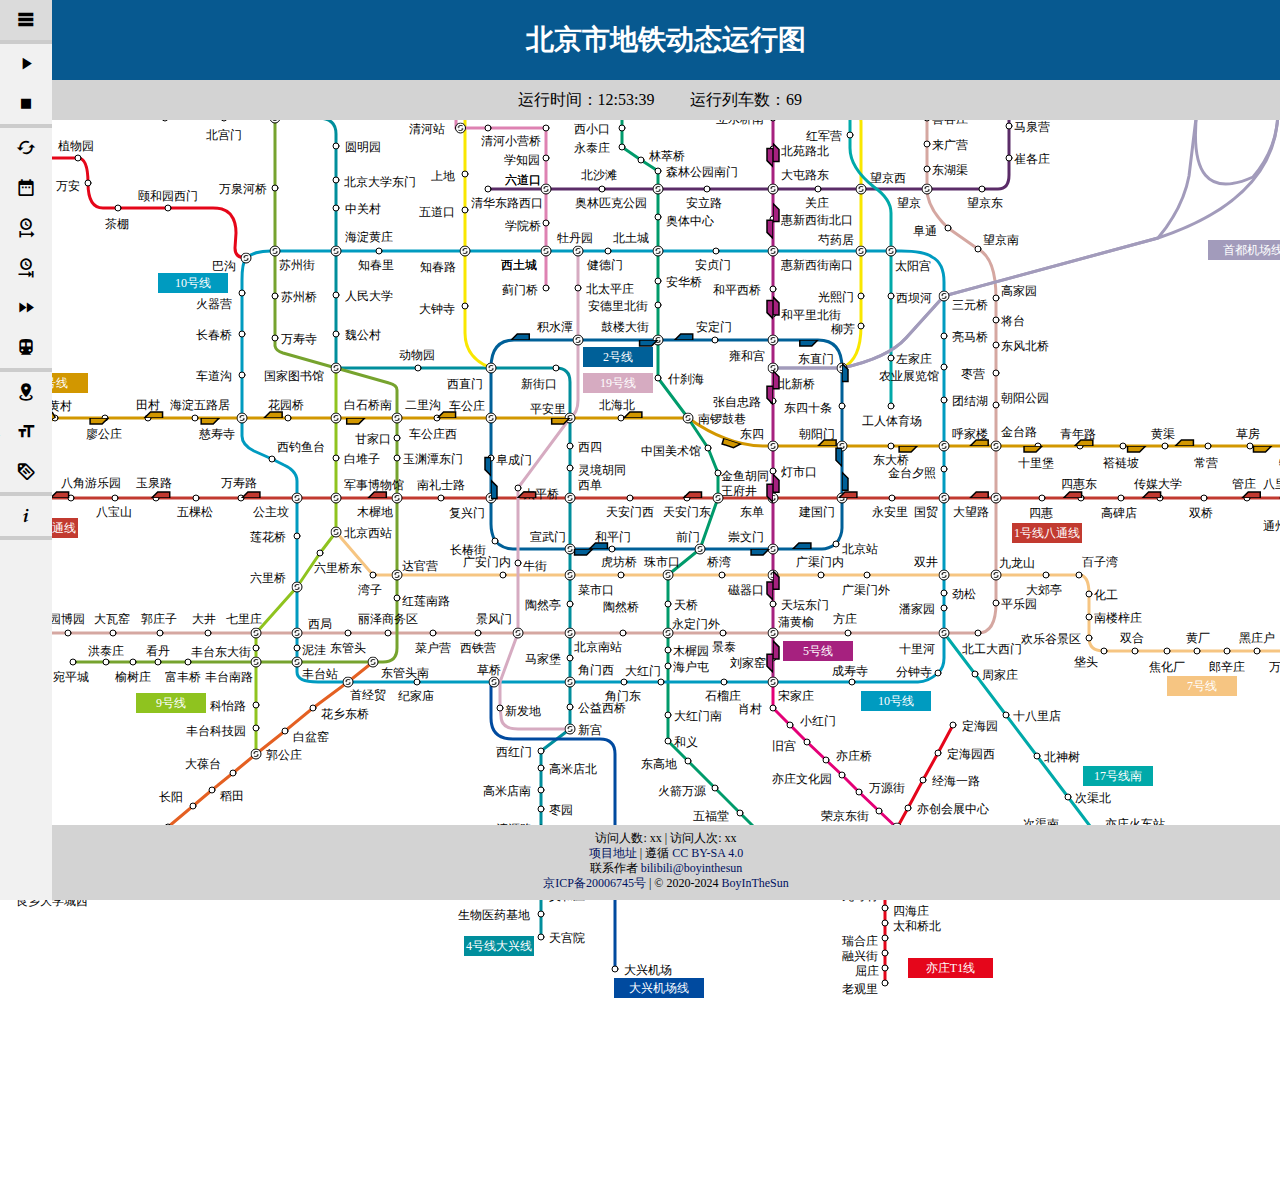
==== commit f4ec2469: "update license" ====
--- a/wwwroot/index.html
+++ b/wwwroot/index.html
@@ -645,7 +645,7 @@
 
     <div id="footer">
         <div>访问人数: <span id="person_num">xx</span> | 访问人次: <span id="person_time">xx</span></div>
-        <div><a target="_blank" href="https://github.com/BoyInTheSun/beijing-subway-routemap">项目地址</a> | 遵循 <a href="https://creativecommons.org/licenses/by-nc-sa/4.0/legalcode.en">CC BY-NC-SA 4.0</a></div>
+        <div><a target="_blank" href="https://github.com/BoyInTheSun/beijing-subway-routemap">项目地址</a> | 遵循 <a href="https://creativecommons.org/licenses/by-sa/4.0/legalcode.en">CC BY-SA 4.0</a></div>
         <div>联系作者 <a target="_blank" href="https://space.bilibili.com/185575427">bilibili@boyinthesun</a></div>
         <div><a target="_blank" href="https://beian.miit.gov.cn/">京ICP备20006745号</a> | © 2020-2024 <a target="_blank" href="https://www.boyinthesun.cn">BoyInTheSun</a></div>
     </div>
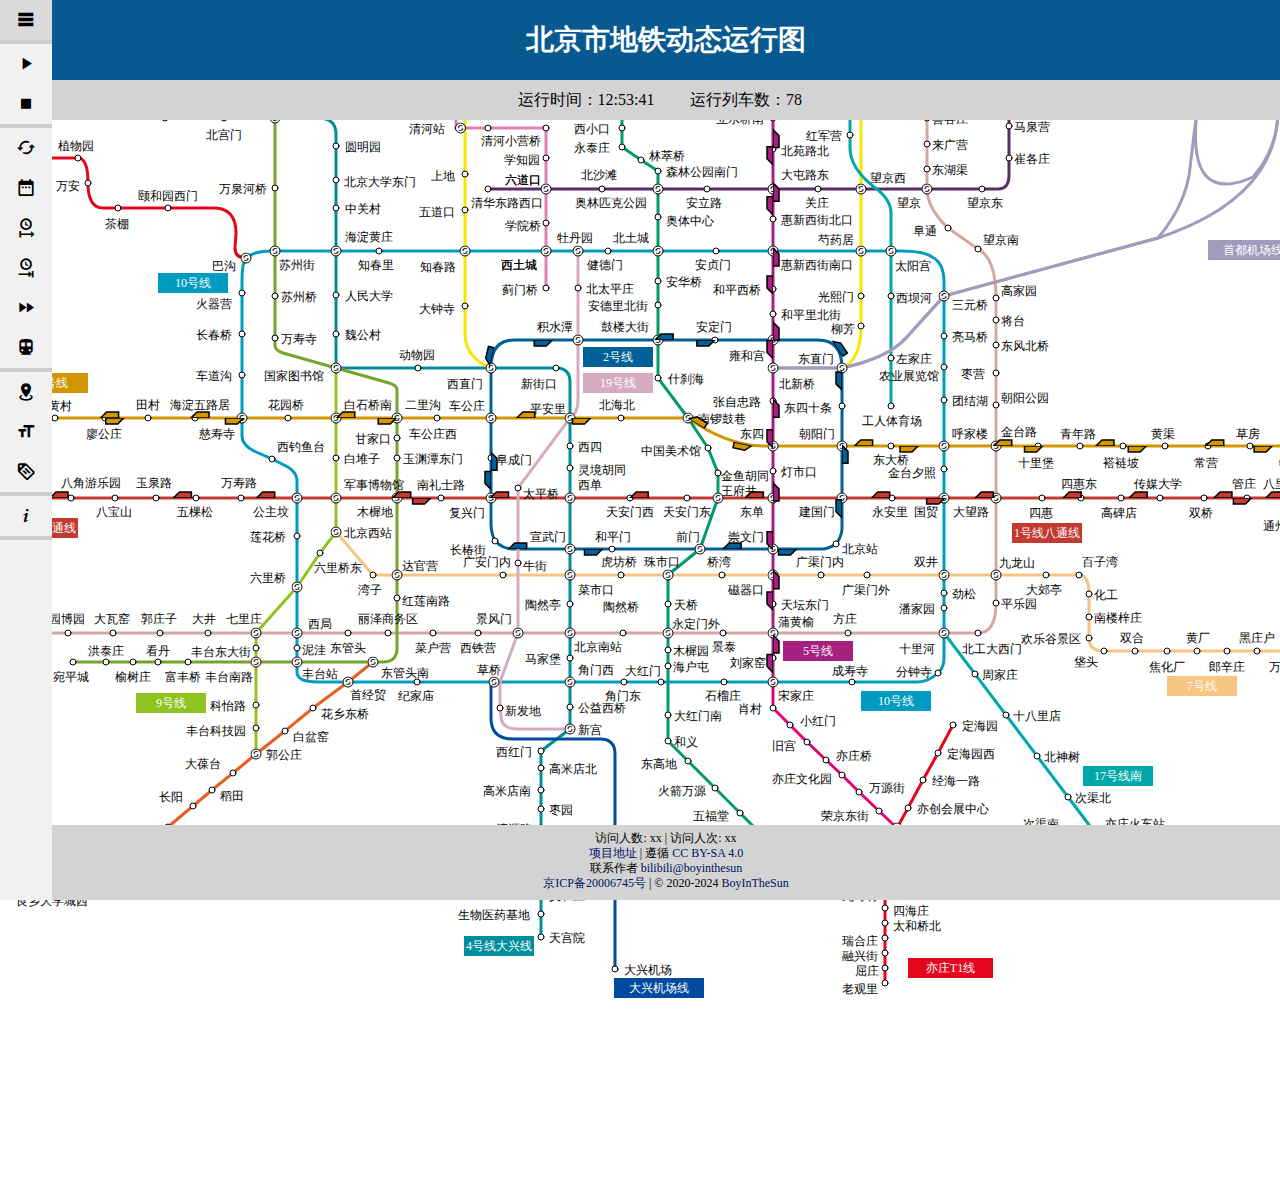
==== commit ab70d1e9: "小bug" ====
--- a/wwwroot/index.html
+++ b/wwwroot/index.html
@@ -736,7 +736,7 @@
     <script src="static/svg.js"></script>
     <script src="static/main.js"></script>
     <script type="text/javascript">
-        var wde = 'wd';
+        var wde = set_wde();
         set_time_now();
         write_secelt_time('Start');
         write_secelt_time('End');
@@ -791,6 +791,11 @@
         }
 
         function set_wde(wde) {
+            if (!wde) {
+                var d = new Date();
+                if (d.getDay() == 0 || d.getDay() == 6) wde = 'we';
+                else wde = 'wd';
+            }
             if (wde === 'wd') {
                 window.wde = 'wd';
                 document.getElementById('btn_wd').className = 'side-2l2-btn btn-selected';
@@ -801,9 +806,9 @@
                 document.getElementById('btn_we').className = 'side-2l2-btn btn-selected';
                 document.getElementById('btn_wd').className = 'side-2l2-btn btn-unselected';
             }
+            return wde;
         }
         function set_size(size) {
-            // TODO: 实时变化，改svg
             if (size === 'l') {
                 window.train_size = 5;
                 document.getElementById('btn_size_l').className = 'side-2l2-btn btn-selected';
@@ -822,11 +827,14 @@
                 document.getElementById('btn_size_m').className = 'side-2l2-btn btn-unselected';
                 document.getElementById('btn_size_s').className = 'side-2l2-btn btn-selected';
             }
-            let t = train_size;
+            let t = window.train_size;
             //let points = `0,0 ${t * 3},0 ${t},${t * 2} -${t * 3},${t * 2} -${t * 3},0`;
             let points = `${t},0 ${t * 7},0 ${t * 5},${t * 2} ${t},${t * 2}`;
-            window.xml_symbol = `<symbol id="train" X="-${t * 4}" refX="${t * 4}"><polygon class="train" points="${points}" stroke-width="${t / 2}" stroke="#000000" /></symbol>`;
-            d3.select('#train').html(window.xml_symbol);
+            window.xml_symbol = `<polygon class="train" points="${points}" stroke-width="${t / 2}" stroke="#000000" />`;
+            d3.select('#train')
+                .attr('x', -t * 4)
+                .attr('refX', t * 4)
+                .html(window.xml_symbol);
         }
         function reverse_show_linename() {
             window.is_hide_linename = !window.is_hide_linename;
@@ -927,7 +935,7 @@
             }
         }
         function reset() {
-            set_wde('wd');
+            set_wde();
             set_time_now();
             for (line_name in window.is_lines) {
                 for (direct in window.is_lines[line_name]) {
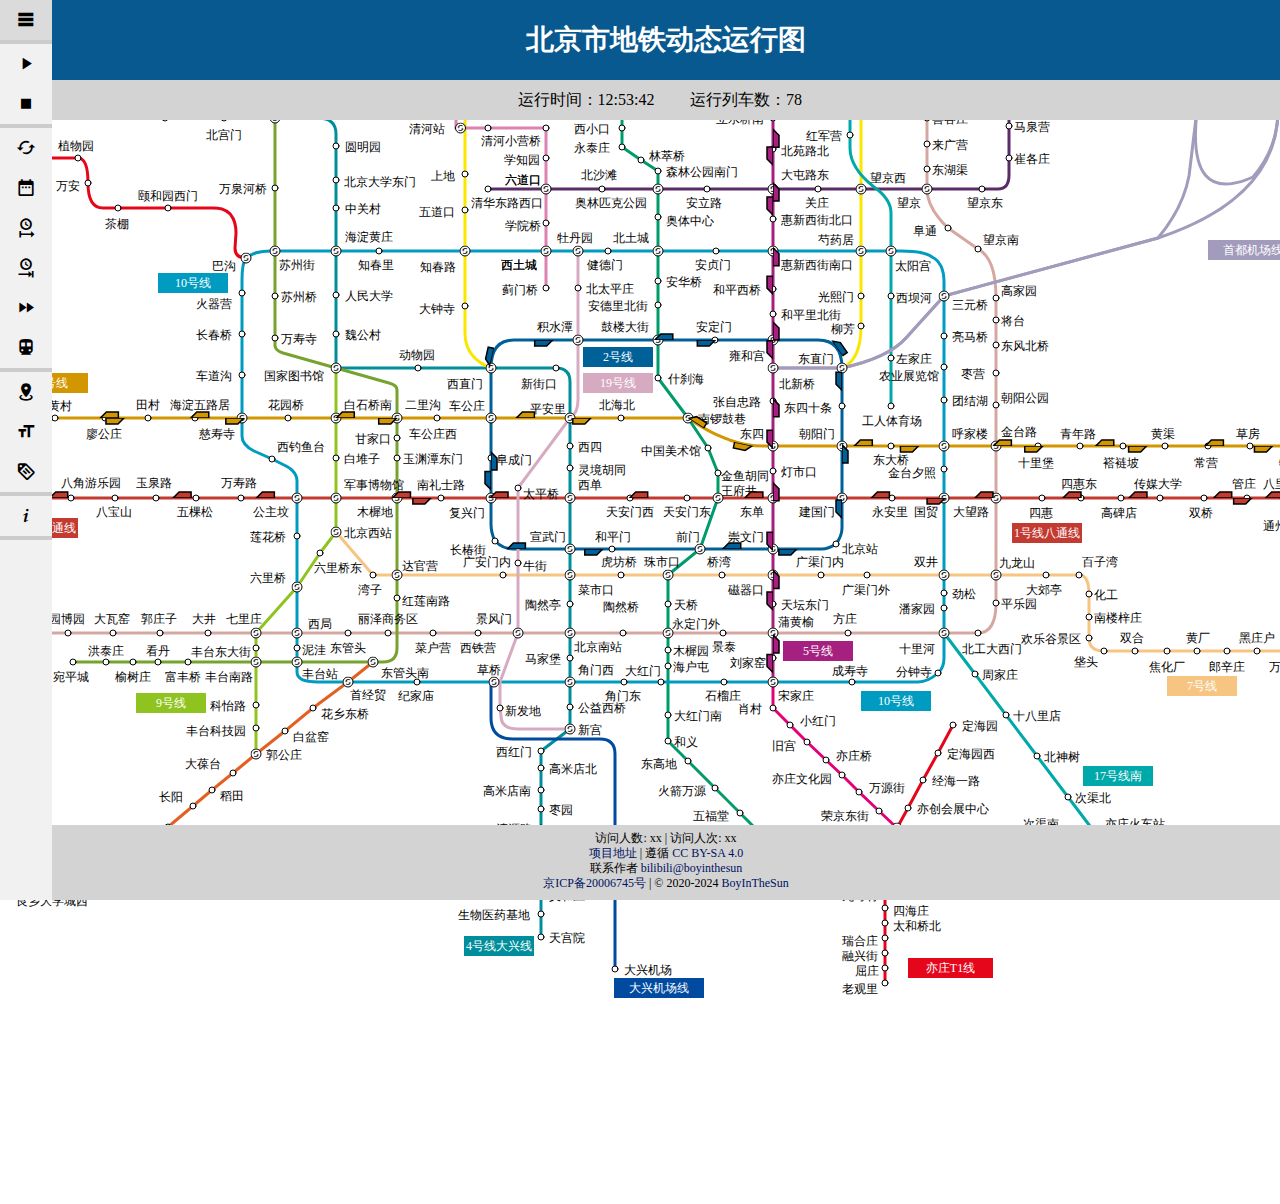
==== commit 98b4b216: "update" ====
--- a/wwwroot/index.html
+++ b/wwwroot/index.html
@@ -535,7 +535,6 @@
     #time {
         position: relative;
         overflow: hidden;
-        height: 30px;
         text-align: center;
     }
 </style>
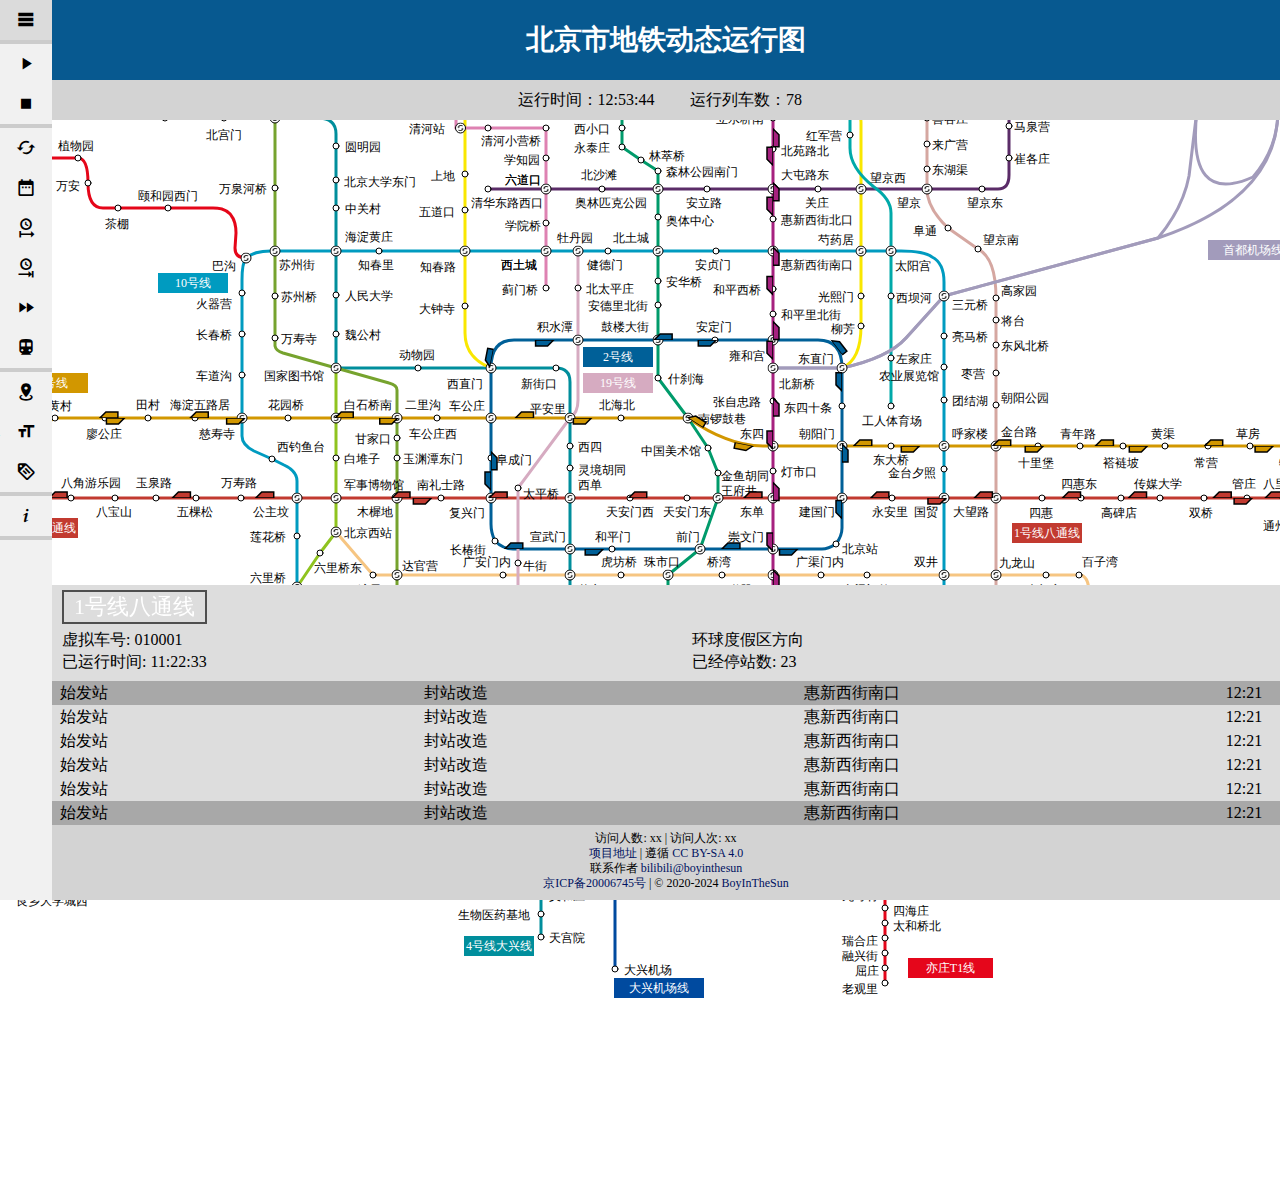
==== commit 25ab7d89: "列车详情" ====
--- a/wwwroot/index.html
+++ b/wwwroot/index.html
@@ -526,7 +526,7 @@
         height: 15px;
     }
 
-    #footer a{
+    #footer a {
         text-decoration: none;
         color: inherit;
         color: #001261;
@@ -536,6 +536,86 @@
         position: relative;
         overflow: hidden;
         text-align: center;
+    }
+
+    .detail-broad {
+        position: fixed;
+        z-index: 18;
+        bottom: 75px;
+        background-color: #dddddd;
+        left: 52px;
+        width: calc(100% - 52px);
+        height: 240px;
+        font-size: 16px;
+    }
+
+    .detail-firstline {
+        width: 100%;
+        height: 44px;
+    }
+
+    .detail-linename {
+        position: fixed;
+        float: left;
+        font-size: 22px;
+        height: 34px;
+        line-height: 30px;
+        padding: 0 10px;
+        margin: 5px 10px;
+        border: #4e4e4e 2px solid;
+        color: #fff;
+        box-sizing: border-box;
+    }
+    .detail-line-l {
+        float: left;
+        height: 22px;
+        line-height: 22px;
+        width: calc(50% + 6px);
+        padding-left: 10px;
+    }
+    
+    .detail-line-r {
+        float: left;
+        height: 22px;
+        line-height: 22px;
+        width: calc(50% - 30px);
+        padding-left: 10px;
+    }
+    .detail-table {
+        padding-top: 52px;
+    }
+
+    .detail-table > .detail-table-line {
+        background-color: #a8a8a8;
+    }
+
+    .detail-table-line {
+        width: calc(100% - 16px);
+        height: 24px;
+        line-height: 24px;
+        display: flex;
+        text-align: center;
+        justify-content: space-between;
+        padding: 0 8px;
+    }
+    .detail-table-scroll {
+        height: 96px;
+        overflow-y: scroll;
+    }
+    .detail-table-line div {
+        display: inline-block;
+    }
+    .detail-table-line div:nth-child(1) {
+        width: 48px;
+    }
+    .detail-table-line div:nth-child(2) {
+        width: 64px;
+    }
+    .detail-table-line div:nth-child(3) {
+        width: 96px;
+    }
+    .detail-table-line div:nth-child(4) {
+        width: 56px;
     }
 </style>
 
@@ -641,12 +721,42 @@
             <div class="subtitle-div">运行列车数：<a id="count_train">?</a></div>
         </div>
     </div>
-
+    <div class="detail-broad">
+        <div class="detail-firstline">
+            <div class="detail-linename">1号线八通线</div>
+        </div>
+        <div class="detail-line-l">虚拟车号: <a>010001</a></div>
+        <div class="detail-line-r">环球度假区方向</div>
+        <div class="detail-line-l">已运行时间: <a>11:22:33</a></div>
+        <div class="detail-line-r">已经停站数: <a>23</a></div>
+        <div class="detail-table">
+            <div class="detail-table-line"><div>始发站</div><div>封站改造</div><div>惠新西街南口</div><div>12:21</div></div>
+            <div class="detail-table-scroll">
+                <div class="detail-table-line"><div>始发站</div><div>封站改造</div><div>惠新西街南口</div><div>12:21</div></div>
+                <div class="detail-table-line"><div>始发站</div><div>封站改造</div><div>惠新西街南口</div><div>12:21</div></div>
+                <div class="detail-table-line"><div>始发站</div><div>封站改造</div><div>惠新西街南口</div><div>12:21</div></div>
+                <div class="detail-table-line"><div>始发站</div><div>封站改造</div><div>惠新西街南口</div><div>12:21</div></div>
+                <div class="detail-table-line"><div>始发站</div><div>封站改造</div><div>惠新西街南口</div><div>12:21</div></div>
+                <div class="detail-table-line"><div>始发站</div><div>封站改造</div><div>惠新西街南口</div><div>12:21</div></div>
+                <div class="detail-table-line"><div>始发站</div><div>封站改造</div><div>惠新西街南口</div><div>12:21</div></div>
+                <div class="detail-table-line"><div>始发站</div><div>封站改造</div><div>惠新西街南口</div><div>12:21</div></div>
+                <div class="detail-table-line"><div>始发站</div><div>封站改造</div><div>惠新西街南口</div><div>12:21</div></div>
+                <div class="detail-table-line"><div>始发站</div><div>封站改造</div><div>惠新西街南口</div><div>12:21</div></div>
+                <div class="detail-table-line"><div>始发站</div><div>封站改造</div><div>惠新西街南口</div><div>12:21</div></div>
+                <div class="detail-table-line"><div>始发站</div><div>封站改造</div><div>惠新西街南口</div><div>12:21</div></div>
+                <div class="detail-table-line"><div>始发站</div><div>封站改造</div><div>惠新西街南口</div><div>12:21</div></div>
+                <div class="detail-table-line"><div>始发站</div><div>封站改造</div><div>惠新西街南口</div><div>12:21</div></div>
+            </div>
+            <div class="detail-table-line"><div>始发站</div><div>封站改造</div><div>惠新西街南口</div><div>12:21</div></div>
+        </div>
+    </div>
     <div id="footer">
         <div>访问人数: <span id="person_num">xx</span> | 访问人次: <span id="person_time">xx</span></div>
-        <div><a target="_blank" href="https://github.com/BoyInTheSun/beijing-subway-routemap">项目地址</a> | 遵循 <a href="https://creativecommons.org/licenses/by-sa/4.0/legalcode.en">CC BY-SA 4.0</a></div>
+        <div><a target="_blank" href="https://github.com/BoyInTheSun/beijing-subway-routemap">项目地址</a> | 遵循 <a
+                href="https://creativecommons.org/licenses/by-sa/4.0/legalcode.en">CC BY-SA 4.0</a></div>
         <div>联系作者 <a target="_blank" href="https://space.bilibili.com/185575427">bilibili@boyinthesun</a></div>
-        <div><a target="_blank" href="https://beian.miit.gov.cn/">京ICP备20006745号</a> | © 2020-2024 <a target="_blank" href="https://www.boyinthesun.cn">BoyInTheSun</a></div>
+        <div><a target="_blank" href="https://beian.miit.gov.cn/">京ICP备20006745号</a> | © 2020-2024 <a target="_blank"
+                href="https://www.boyinthesun.cn">BoyInTheSun</a></div>
     </div>
 
     <!--弹出框-->
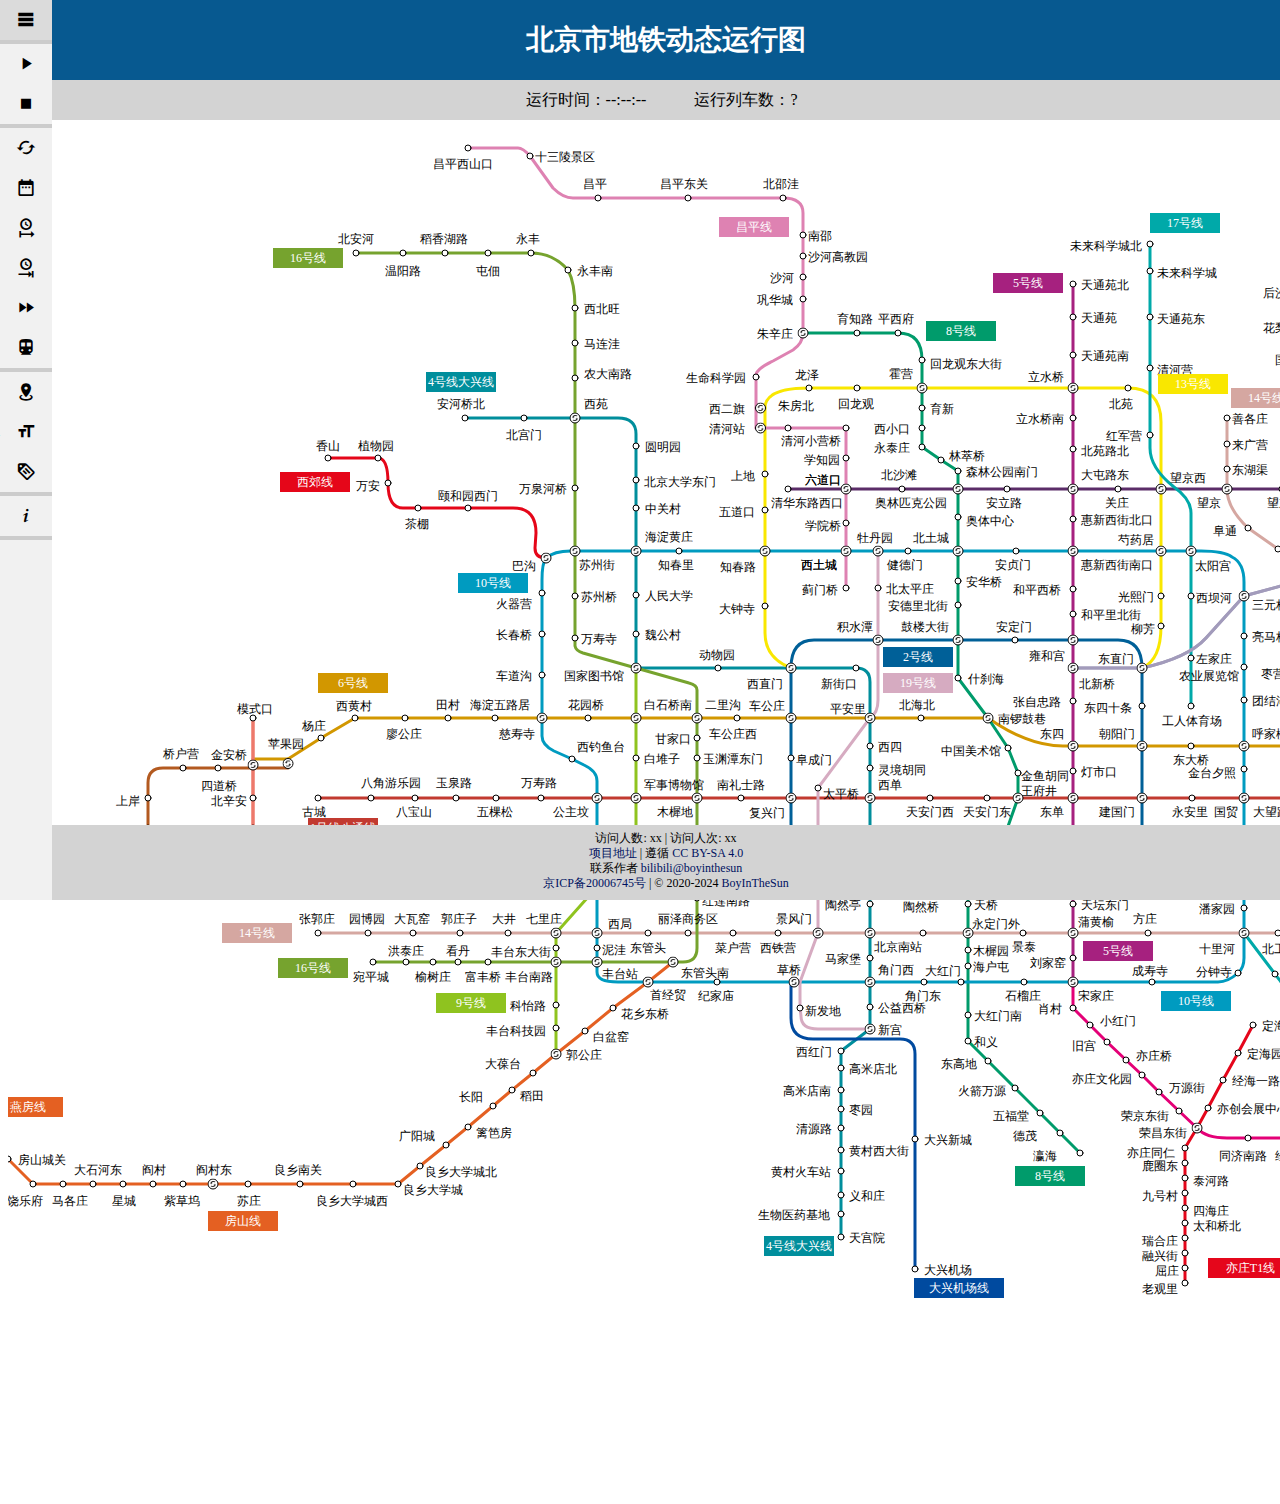
==== commit 80de1e43: "数据更新" ====
--- a/wwwroot/index.html
+++ b/wwwroot/index.html
@@ -721,7 +721,7 @@
             <div class="subtitle-div">运行列车数：<a id="count_train">?</a></div>
         </div>
     </div>
-    <div class="detail-broad">
+    <div class="detail-broad" style="display: none;">
         <div class="detail-firstline">
             <div class="detail-linename">1号线八通线</div>
         </div>
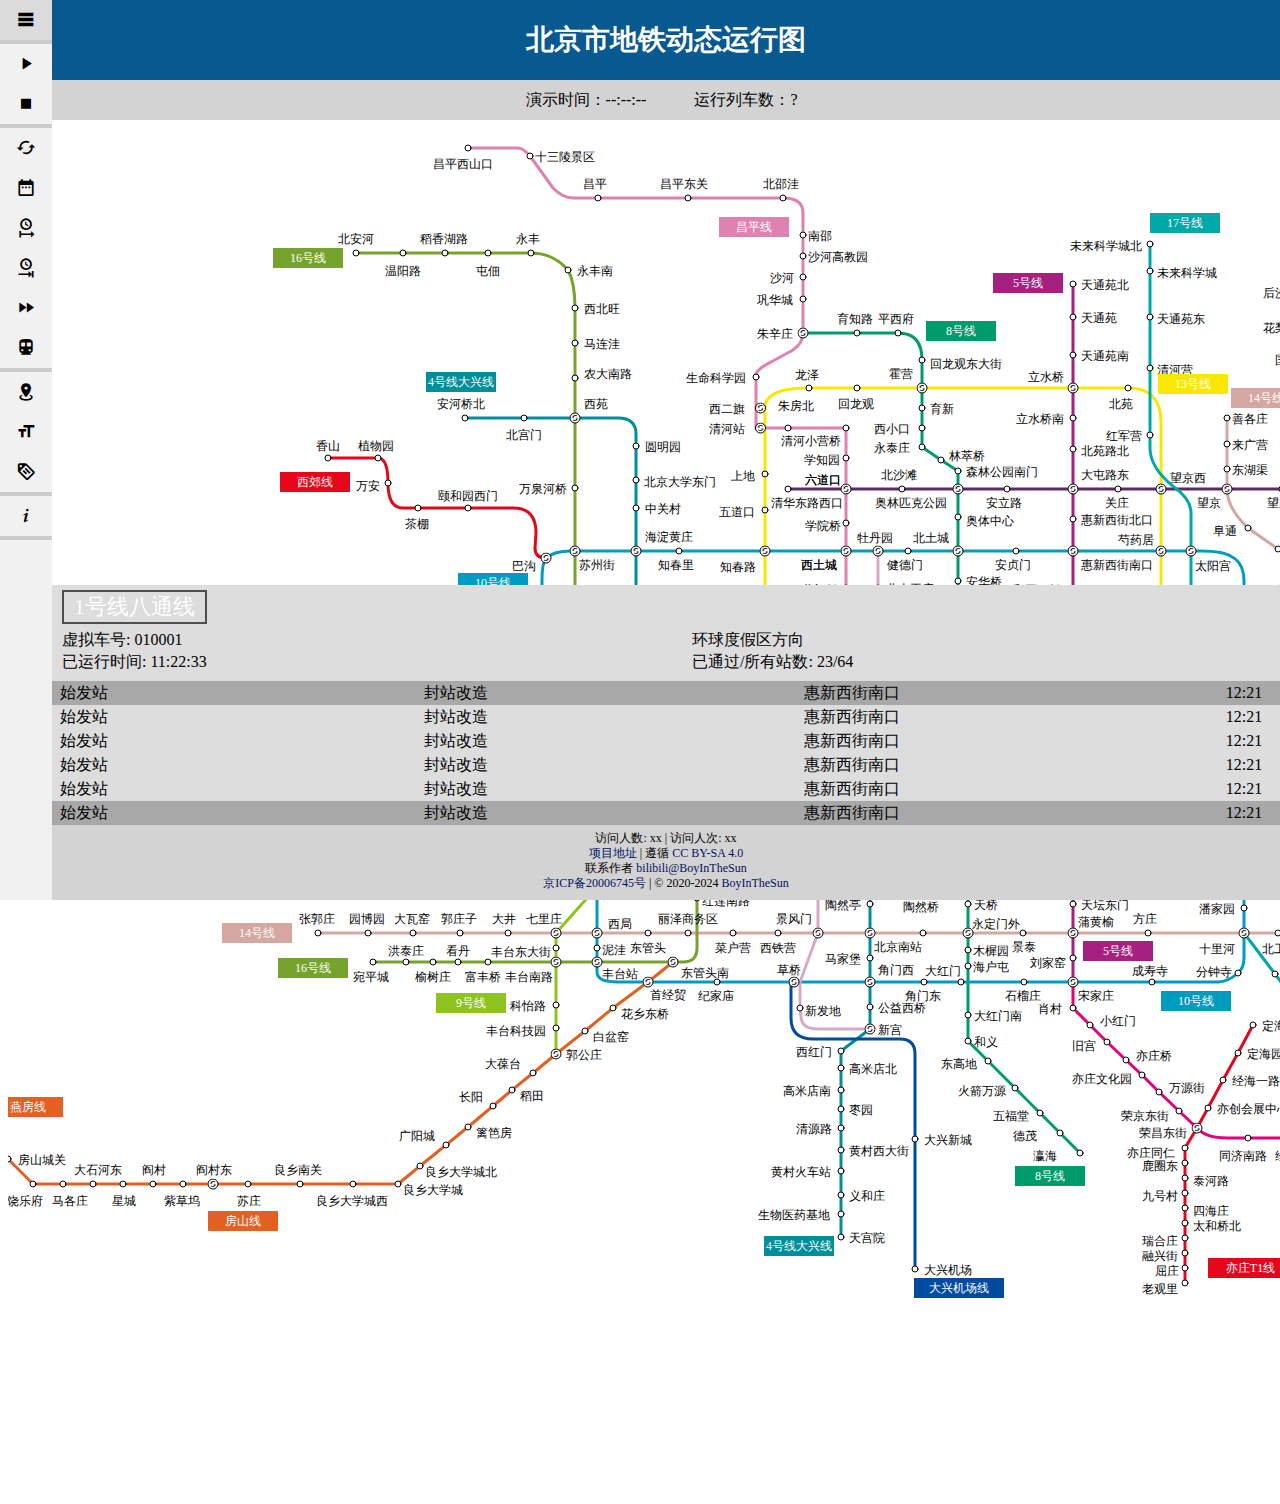
==== commit 44827709: "小改动" ====
--- a/wwwroot/index.html
+++ b/wwwroot/index.html
@@ -601,6 +601,7 @@
     .detail-table-scroll {
         height: 96px;
         overflow-y: scroll;
+        scrollbar-width: thin;
     }
     .detail-table-line div {
         display: inline-block;
@@ -717,18 +718,18 @@
             <h1>北京市地铁动态运行图</h1>
         </div>
         <div id="subtitle">
-            <div class="subtitle-div">运行时间：<a id="time">--:--:--</a></div>
+            <div class="subtitle-div">演示时间：<a id="time">--:--:--</a></div>
             <div class="subtitle-div">运行列车数：<a id="count_train">?</a></div>
         </div>
     </div>
-    <div class="detail-broad" style="display: none;">
+    <div class="detail-broad">
         <div class="detail-firstline">
             <div class="detail-linename">1号线八通线</div>
         </div>
         <div class="detail-line-l">虚拟车号: <a>010001</a></div>
         <div class="detail-line-r">环球度假区方向</div>
         <div class="detail-line-l">已运行时间: <a>11:22:33</a></div>
-        <div class="detail-line-r">已经停站数: <a>23</a></div>
+        <div class="detail-line-r">已通过/所有站数: <a>23</a>/<a>64</a></div>
         <div class="detail-table">
             <div class="detail-table-line"><div>始发站</div><div>封站改造</div><div>惠新西街南口</div><div>12:21</div></div>
             <div class="detail-table-scroll">
@@ -753,8 +754,8 @@
     <div id="footer">
         <div>访问人数: <span id="person_num">xx</span> | 访问人次: <span id="person_time">xx</span></div>
         <div><a target="_blank" href="https://github.com/BoyInTheSun/beijing-subway-routemap">项目地址</a> | 遵循 <a
-                href="https://creativecommons.org/licenses/by-sa/4.0/legalcode.en">CC BY-SA 4.0</a></div>
-        <div>联系作者 <a target="_blank" href="https://space.bilibili.com/185575427">bilibili@boyinthesun</a></div>
+                href="https://creativecommons.org/licenses/by-sa/4.0/legalcode.zh-hans">CC BY-SA 4.0</a></div>
+        <div>联系作者 <a target="_blank" href="https://space.bilibili.com/185575427">bilibili@BoyInTheSun</a></div>
         <div><a target="_blank" href="https://beian.miit.gov.cn/">京ICP备20006745号</a> | © 2020-2024 <a target="_blank"
                 href="https://www.boyinthesun.cn">BoyInTheSun</a></div>
     </div>
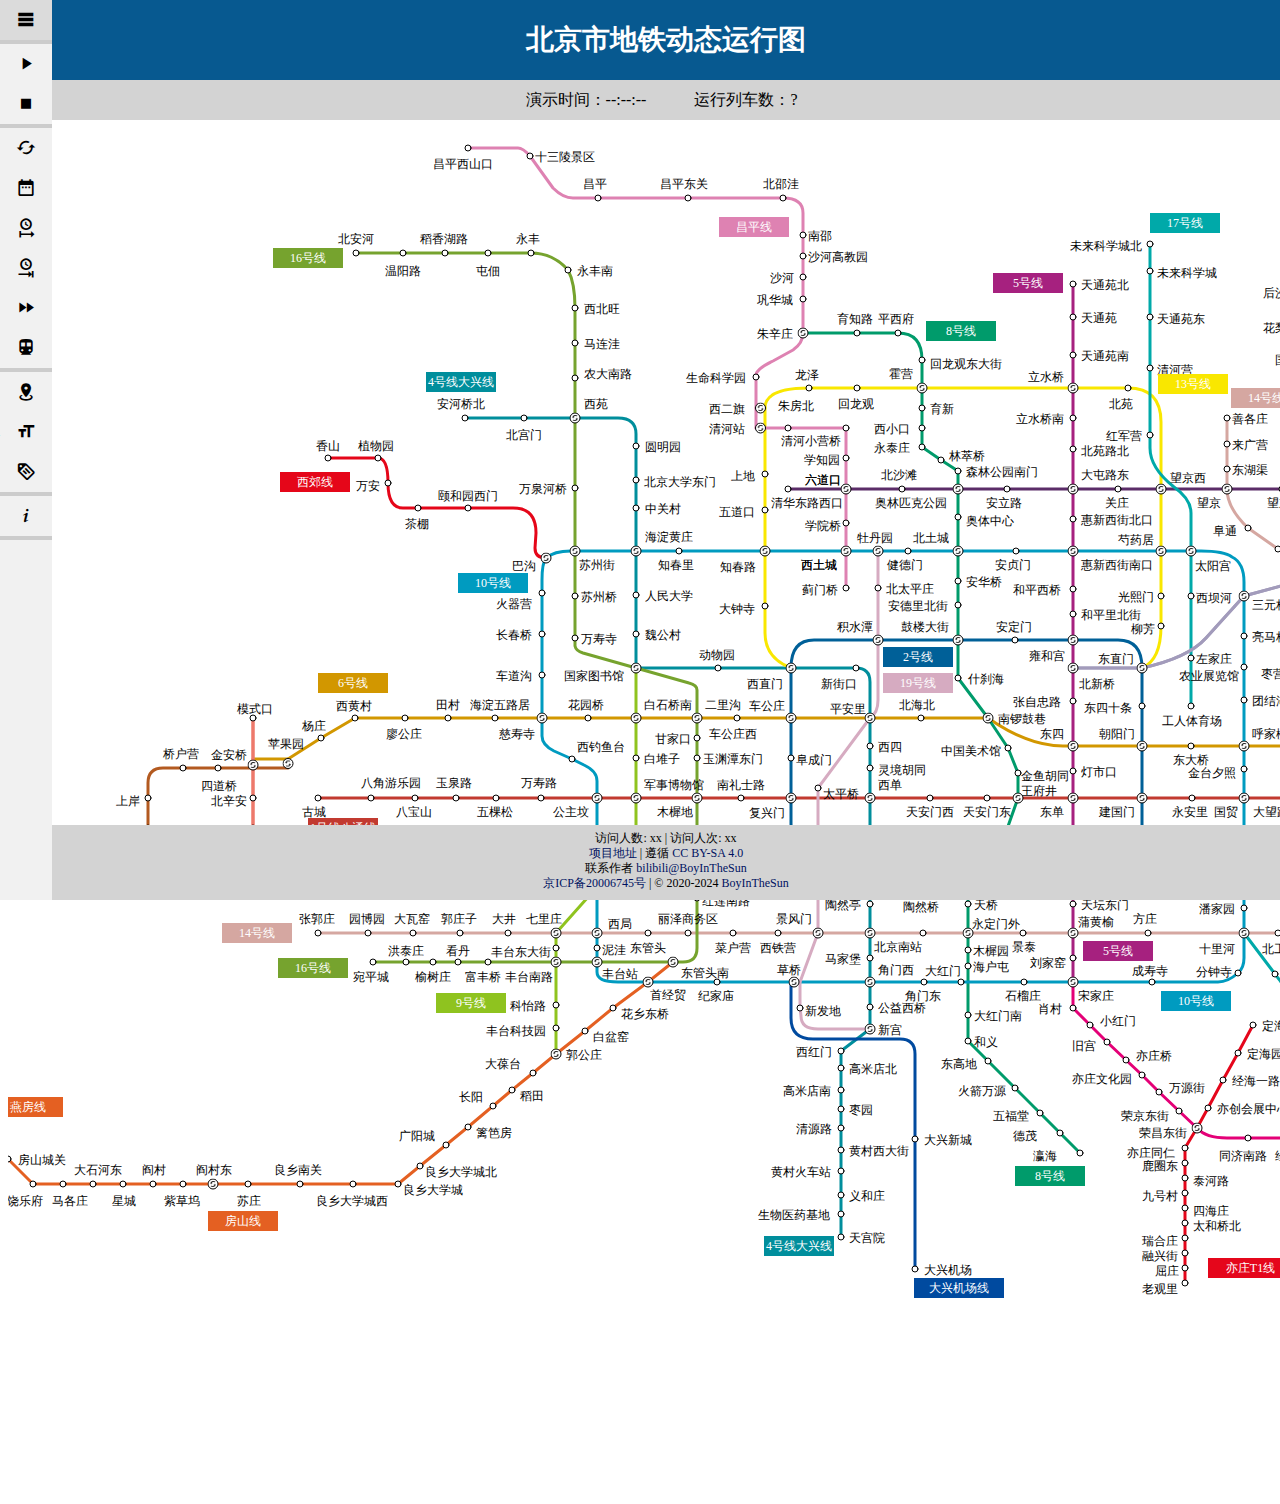
==== commit 4c0c0a17: "Merge branch 'main' of https://github.com/BoyInTheSun/beijing-subway-routemap" ====
--- a/wwwroot/index.html
+++ b/wwwroot/index.html
@@ -722,7 +722,7 @@
             <div class="subtitle-div">运行列车数：<a id="count_train">?</a></div>
         </div>
     </div>
-    <div class="detail-broad">
+    <div class="detail-broad" style="display: none;">
         <div class="detail-firstline">
             <div class="detail-linename">1号线八通线</div>
         </div>
